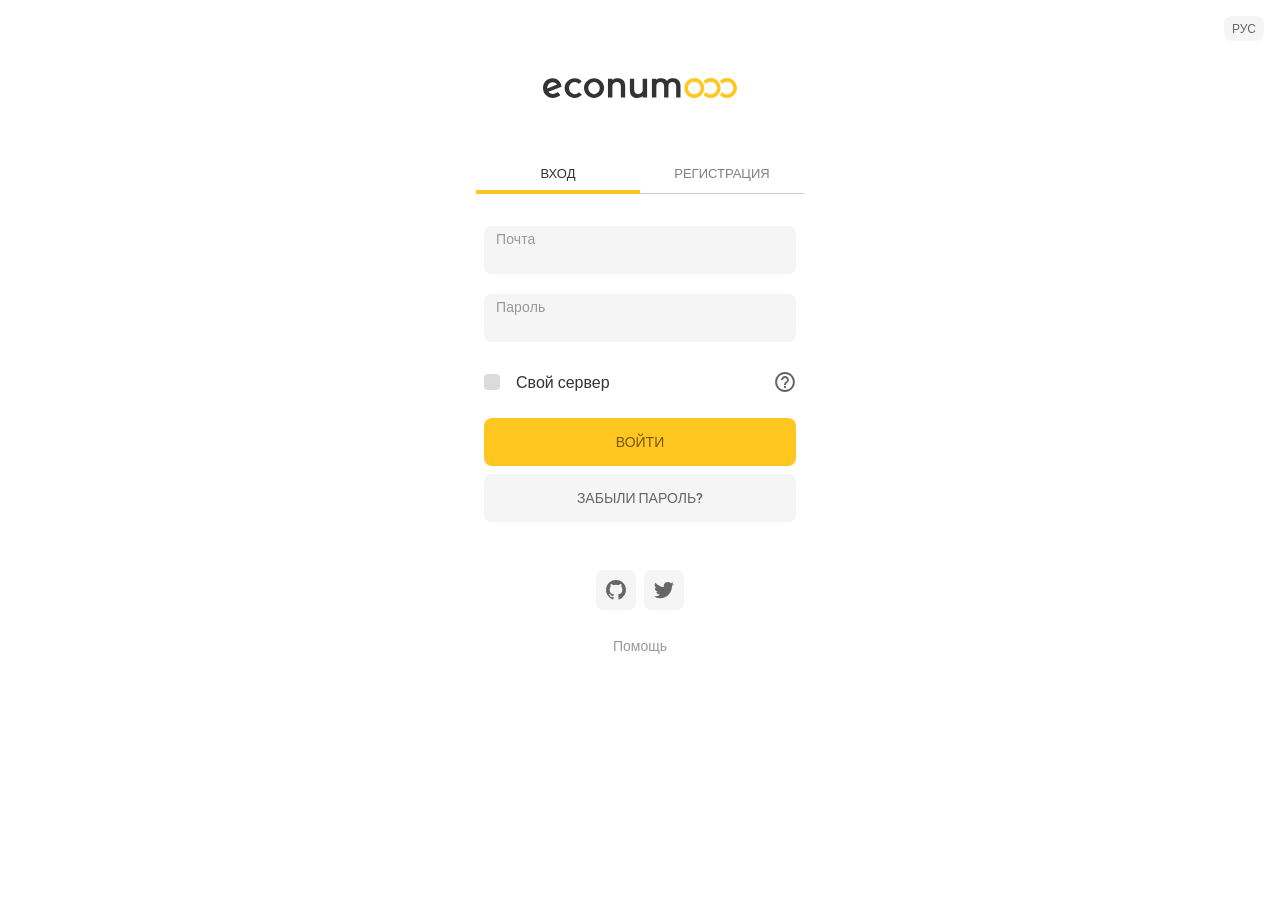
==== index.html @ 541e5e64 "[update] temporary hide english translation econumo/app@8522edf3e1ac0d7da681adb29f5f5a01cc0395d4" ====
<!DOCTYPE html><html><head><title>Econumo</title><meta charset=utf-8><meta name=description content="Open source budget application"><meta name=format-detection content="telephone=no"><meta name=msapplication-tap-highlight content=no><meta name=viewport content="user-scalable=no,initial-scale=1,maximum-scale=1,minimum-scale=1,width=device-width"><link rel=apple-touch-icon sizes=180x180 href=/icons/apple-touch-icon.png><link rel=icon type=image/png sizes=32x32 href=/icons/favicon-32x32.png><link rel=icon type=image/png sizes=16x16 href=/icons/favicon-16x16.png><link rel=manifest href=site.webmanifest><link rel=mask-icon href=/icons/safari-pinned-tab.svg color=#5bbad5><link rel="shortcut icon" href=favicon.ico><meta name=apple-mobile-web-app-title content=Econumo><meta name=application-name content=Econumo><meta name=msapplication-TileColor content=#2b5797><meta name=msapplication-config content=browserconfig.xml><meta name=theme-color content=#ffffff><script>(function(w,d,s,l,i){w[l]=w[l]||[];w[l].push({'gtm.start':
        new Date().getTime(),event:'gtm.js'});var f=d.getElementsByTagName(s)[0],
      j=d.createElement(s),dl=l!='dataLayer'?'&l='+l:'';j.async=true;j.src=
      'https://www.googletagmanager.com/gtm.js?id='+i+dl;f.parentNode.insertBefore(j,f);
    })(window,document,'script','dataLayer','GTM-KQLFWTP');</script><script defer src=js/vendor.c42b5c89.js></script><script defer src=js/app.86730afb.js></script><link href=css/vendor.c3542481.css rel=stylesheet><link href=css/app.9a03703a.css rel=stylesheet></head><body><noscript><iframe src="https://www.googletagmanager.com/ns.html?id=GTM-KQLFWTP" height=0 width=0 style=display:none;visibility:hidden></iframe></noscript><div id=q-app class=application></div></body></html>
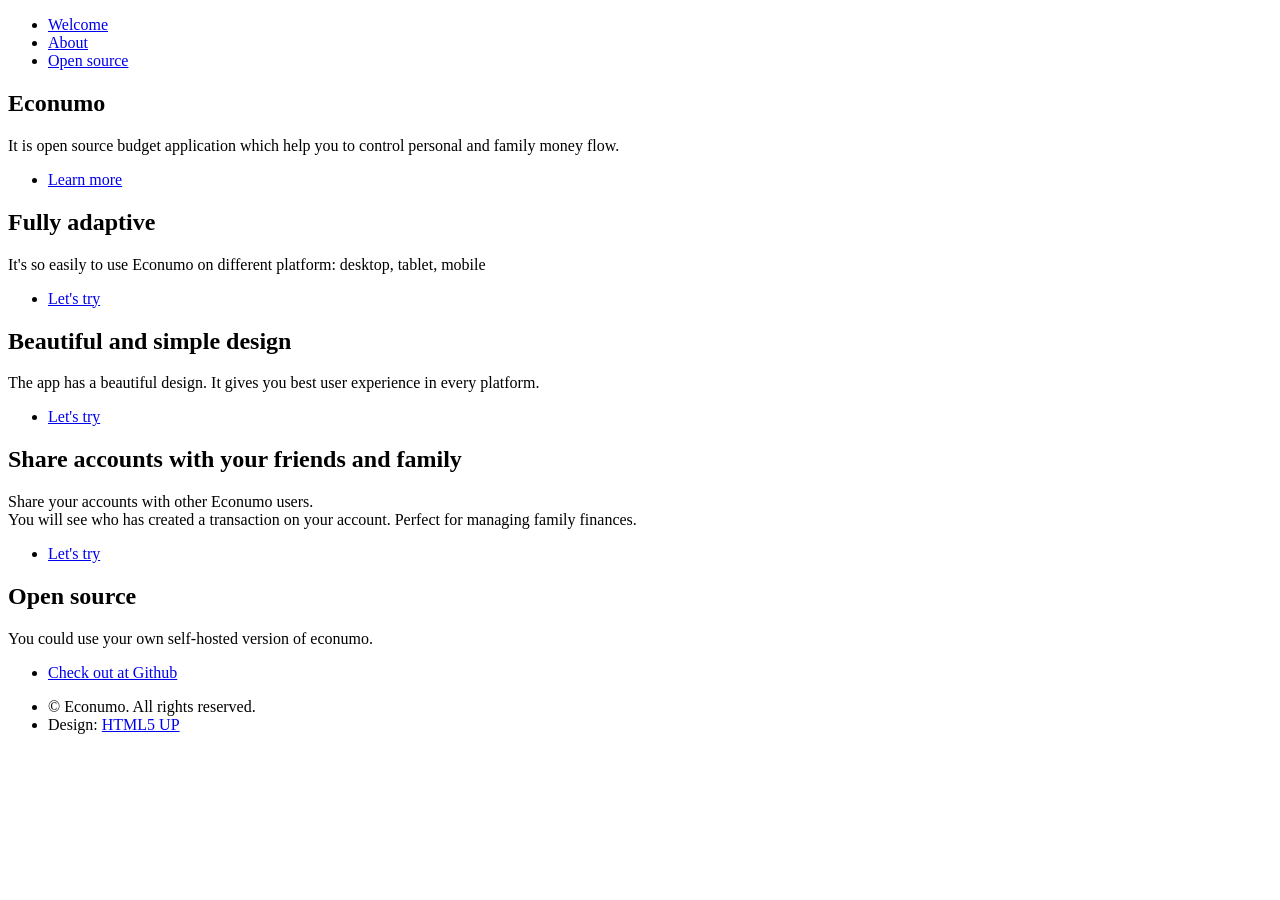
==== commit 9799c82f: "[update] init landing page" ====
--- a/index.html
+++ b/index.html
@@ -1,5 +1,243 @@
-<!DOCTYPE html><html><head><title>Econumo</title><meta charset=utf-8><meta name=description content="Open source budget application"><meta name=format-detection content="telephone=no"><meta name=msapplication-tap-highlight content=no><meta name=viewport content="user-scalable=no,initial-scale=1,maximum-scale=1,minimum-scale=1,width=device-width"><link rel=apple-touch-icon sizes=180x180 href=/icons/apple-touch-icon.png><link rel=icon type=image/png sizes=32x32 href=/icons/favicon-32x32.png><link rel=icon type=image/png sizes=16x16 href=/icons/favicon-16x16.png><link rel=manifest href=site.webmanifest><link rel=mask-icon href=/icons/safari-pinned-tab.svg color=#5bbad5><link rel="shortcut icon" href=favicon.ico><meta name=apple-mobile-web-app-title content=Econumo><meta name=application-name content=Econumo><meta name=msapplication-TileColor content=#2b5797><meta name=msapplication-config content=browserconfig.xml><meta name=theme-color content=#ffffff><script>(function(w,d,s,l,i){w[l]=w[l]||[];w[l].push({'gtm.start':
-        new Date().getTime(),event:'gtm.js'});var f=d.getElementsByTagName(s)[0],
-      j=d.createElement(s),dl=l!='dataLayer'?'&l='+l:'';j.async=true;j.src=
-      'https://www.googletagmanager.com/gtm.js?id='+i+dl;f.parentNode.insertBefore(j,f);
-    })(window,document,'script','dataLayer','GTM-KQLFWTP');</script><script defer src=js/vendor.c42b5c89.js></script><script defer src=js/app.86730afb.js></script><link href=css/vendor.c3542481.css rel=stylesheet><link href=css/app.9a03703a.css rel=stylesheet></head><body><noscript><iframe src="https://www.googletagmanager.com/ns.html?id=GTM-KQLFWTP" height=0 width=0 style=display:none;visibility:hidden></iframe></noscript><div id=q-app class=application></div></body></html>+<!DOCTYPE HTML>
+<!--
+	Hyperspace by HTML5 UP
+	html5up.net | @ajlkn
+	Free for personal and commercial use under the CCA 3.0 license (html5up.net/license)
+-->
+<html>
+<head>
+    <title>Econumo - open source budget application</title>
+	<meta name="description" content="<%= productDescription %>">
+    <meta charset="utf-8"/>
+    <meta name="viewport" content="width=device-width, initial-scale=1, user-scalable=no"/>
+    <link rel="stylesheet" href="assets/css/main.css"/>
+    <noscript>
+        <link rel="stylesheet" href="assets/css/noscript.css"/>
+    </noscript>
+	<link rel="apple-touch-icon" sizes="180x180" href="assets/icons/apple-touch-icon.png">
+	<link rel="icon" type="image/png" sizes="32x32" href="assets/icons/favicon-32x32.png">
+	<link rel="icon" type="image/png" sizes="16x16" href="assets/icons/favicon-16x16.png">
+	<link rel="mask-icon" href="assets/icons/safari-pinned-tab.svg" color="#5bbad5">
+	<link rel="shortcut icon" href="favicon.ico">
+	<meta name="apple-mobile-web-app-title" content="Econumo">
+	<meta name="application-name" content="Econumo">
+	<meta name="msapplication-TileColor" content="#2b5797">
+	<meta name="theme-color" content="#ffffff">
+    <!-- Google Tag Manager -->
+    <script>(function(w,d,s,l,i){w[l]=w[l]||[];w[l].push({'gtm.start':
+            new Date().getTime(),event:'gtm.js'});var f=d.getElementsByTagName(s)[0],
+        j=d.createElement(s),dl=l!='dataLayer'?'&l='+l:'';j.async=true;j.src=
+        'https://www.googletagmanager.com/gtm.js?id='+i+dl;f.parentNode.insertBefore(j,f);
+    })(window,document,'script','dataLayer','GTM-NKSZHLQ');</script>
+    <!-- End Google Tag Manager -->
+</head>
+<body class="is-preload">
+<!-- Google Tag Manager (noscript) -->
+<noscript><iframe src="https://www.googletagmanager.com/ns.html?id=GTM-NKSZHLQ"
+                  height="0" width="0" style="display:none;visibility:hidden"></iframe></noscript>
+<!-- End Google Tag Manager (noscript) -->
+
+<!-- Sidebar -->
+<section id="sidebar">
+    <div class="inner">
+        <nav>
+            <ul>
+                <li><a href="#intro">Welcome</a></li>
+                <li><a href="#about">About</a></li>
+                <li><a href="#open-source">Open source</a></li>
+            </ul>
+        </nav>
+    </div>
+</section>
+
+<!-- Wrapper -->
+<div id="wrapper">
+
+    <!-- Intro -->
+    <section id="intro" class="wrapper style1 fullscreen fade-up">
+        <div class="inner">
+            <h1>Econumo</h1>
+            <p>It is open source budget application which help you to control personal and family money flow.</p>
+            <ul class="actions">
+                <li><a href="#about" class="button scrolly">Learn more</a></li>
+            </ul>
+        </div>
+    </section>
+
+    <!-- One -->
+    <section id="about" class="wrapper style2 spotlights">
+        <section>
+            <a href="#" class="image"><img src="images/pic01.jpg" alt="" data-position="center center"/></a>
+            <div class="content">
+                <div class="inner">
+                    <h2>Fully adaptive</h2>
+                    <p>It's so easily to use Econumo on different platform: desktop, tablet, mobile</p>
+                    <ul class="actions">
+                        <li><a href="https://app.econumo.com" class="button">Let's try</a></li>
+                    </ul>
+                </div>
+            </div>
+        </section>
+        <section>
+            <a href="#" class="image"><img src="images/pic02.jpg" alt="" data-position="top center"/></a>
+            <div class="content">
+                <div class="inner">
+                    <h2>Beautiful and simple design</h2>
+                    <p>The app has a beautiful design. It gives you best user experience in every platform.</p>
+                    <ul class="actions">
+						<li><a href="https://app.econumo.com" class="button">Let's try</a></li>
+                    </ul>
+                </div>
+            </div>
+        </section>
+        <section>
+            <a href="#" class="image"><img src="images/pic03.jpg" alt="" data-position="25% 25%"/></a>
+            <div class="content">
+                <div class="inner">
+                    <h2>Share accounts with your friends and family</h2>
+                    <p>Share your accounts with other Econumo users.<br> You will see who has created a transaction on your account. Perfect for managing family finances.</p>
+                    <ul class="actions">
+						<li><a href="https://app.econumo.com" class="button">Let's try</a></li>
+                    </ul>
+                </div>
+            </div>
+        </section>
+    </section>
+
+    <!-- Two -->
+    <section id="open-source" class="wrapper style3 fade-up">
+        <div class="inner">
+            <h2>Open source</h2>
+            <p>You could use your own self-hosted version of econumo. </p>
+<!--            <div class="features">-->
+<!--                <section>-->
+<!--                    <span class="icon solid major fa-code"></span>-->
+<!--                    <h3>Lorem ipsum amet</h3>-->
+<!--                    <p>Phasellus convallis elit id ullam corper amet et pulvinar. Duis aliquam turpis mauris, sed-->
+<!--                        ultricies erat dapibus.</p>-->
+<!--                </section>-->
+<!--                <section>-->
+<!--                    <span class="icon solid major fa-lock"></span>-->
+<!--                    <h3>Aliquam sed nullam</h3>-->
+<!--                    <p>Phasellus convallis elit id ullam corper amet et pulvinar. Duis aliquam turpis mauris, sed-->
+<!--                        ultricies erat dapibus.</p>-->
+<!--                </section>-->
+<!--                <section>-->
+<!--                    <span class="icon solid major fa-cog"></span>-->
+<!--                    <h3>Sed erat ullam corper</h3>-->
+<!--                    <p>Phasellus convallis elit id ullam corper amet et pulvinar. Duis aliquam turpis mauris, sed-->
+<!--                        ultricies erat dapibus.</p>-->
+<!--                </section>-->
+<!--                <section>-->
+<!--                    <span class="icon solid major fa-desktop"></span>-->
+<!--                    <h3>Veroeros quis lorem</h3>-->
+<!--                    <p>Phasellus convallis elit id ullam corper amet et pulvinar. Duis aliquam turpis mauris, sed-->
+<!--                        ultricies erat dapibus.</p>-->
+<!--                </section>-->
+<!--                <section>-->
+<!--                    <span class="icon solid major fa-link"></span>-->
+<!--                    <h3>Urna quis bibendum</h3>-->
+<!--                    <p>Phasellus convallis elit id ullam corper amet et pulvinar. Duis aliquam turpis mauris, sed-->
+<!--                        ultricies erat dapibus.</p>-->
+<!--                </section>-->
+<!--                <section>-->
+<!--                    <span class="icon major fa-gem"></span>-->
+<!--                    <h3>Aliquam urna dapibus</h3>-->
+<!--                    <p>Phasellus convallis elit id ullam corper amet et pulvinar. Duis aliquam turpis mauris, sed-->
+<!--                        ultricies erat dapibus.</p>-->
+<!--                </section>-->
+<!--            </div>-->
+            <ul class="actions">
+                <li><a href="https://github.com/econumo" class="button" target="_blank" rel="nofollow">Check out at Github</a></li>
+            </ul>
+        </div>
+    </section>
+
+<!--    &lt;!&ndash; Three &ndash;&gt;-->
+<!--    <section id="three" class="wrapper style1 fade-up">-->
+<!--        <div class="inner">-->
+<!--            <h2>Get in touch</h2>-->
+<!--            <p>Phasellus convallis elit id ullamcorper pulvinar. Duis aliquam turpis mauris, eu ultricies erat malesuada-->
+<!--                quis. Aliquam dapibus, lacus eget hendrerit bibendum, urna est aliquam sem, sit amet imperdiet est velit-->
+<!--                quis lorem.</p>-->
+<!--            <div class="split style1">-->
+<!--                <section>-->
+<!--                    <form method="post" action="#">-->
+<!--                        <div class="fields">-->
+<!--                            <div class="field half">-->
+<!--                                <label for="name">Name</label>-->
+<!--                                <input type="text" name="name" id="name"/>-->
+<!--                            </div>-->
+<!--                            <div class="field half">-->
+<!--                                <label for="email">Email</label>-->
+<!--                                <input type="text" name="email" id="email"/>-->
+<!--                            </div>-->
+<!--                            <div class="field">-->
+<!--                                <label for="message">Message</label>-->
+<!--                                <textarea name="message" id="message" rows="5"></textarea>-->
+<!--                            </div>-->
+<!--                        </div>-->
+<!--                        <ul class="actions">-->
+<!--                            <li><a href="" class="button submit">Send Message</a></li>-->
+<!--                        </ul>-->
+<!--                    </form>-->
+<!--                </section>-->
+<!--                <section>-->
+<!--                    <ul class="contact">-->
+<!--                        <li>-->
+<!--                            <h3>Address</h3>-->
+<!--                            <span>12345 Somewhere Road #654<br/>-->
+<!--											Nashville, TN 00000-0000<br/>-->
+<!--											USA</span>-->
+<!--                        </li>-->
+<!--                        <li>-->
+<!--                            <h3>Email</h3>-->
+<!--                            <a href="#">user@untitled.tld</a>-->
+<!--                        </li>-->
+<!--                        <li>-->
+<!--                            <h3>Phone</h3>-->
+<!--                            <span>(000) 000-0000</span>-->
+<!--                        </li>-->
+<!--                        <li>-->
+<!--                            <h3>Social</h3>-->
+<!--                            <ul class="icons">-->
+<!--                                <li><a href="#" class="icon brands fa-twitter"><span class="label">Twitter</span></a>-->
+<!--                                </li>-->
+<!--                                <li><a href="#" class="icon brands fa-facebook-f"><span-->
+<!--                                        class="label">Facebook</span></a></li>-->
+<!--                                <li><a href="#" class="icon brands fa-github"><span class="label">GitHub</span></a></li>-->
+<!--                                <li><a href="#" class="icon brands fa-instagram"><span-->
+<!--                                        class="label">Instagram</span></a></li>-->
+<!--                                <li><a href="#" class="icon brands fa-linkedin-in"><span-->
+<!--                                        class="label">LinkedIn</span></a></li>-->
+<!--                            </ul>-->
+<!--                        </li>-->
+<!--                    </ul>-->
+<!--                </section>-->
+<!--            </div>-->
+<!--        </div>-->
+<!--    </section>-->
+
+</div>
+
+<!-- Footer -->
+<footer id="footer" class="wrapper style1-alt">
+    <div class="inner">
+        <ul class="menu">
+            <li>&copy; Econumo. All rights reserved.</li>
+            <li>Design: <a href="http://html5up.net">HTML5 UP</a></li>
+        </ul>
+    </div>
+</footer>
+
+<!-- Scripts -->
+<script src="assets/js/jquery.min.js"></script>
+<script src="assets/js/jquery.scrollex.min.js"></script>
+<script src="assets/js/jquery.scrolly.min.js"></script>
+<script src="assets/js/browser.min.js"></script>
+<script src="assets/js/breakpoints.min.js"></script>
+<script src="assets/js/util.js"></script>
+<script src="assets/js/main.js"></script>
+
+</body>
+</html>
--- a/assets/css/noscript.css
+++ b/assets/css/noscript.css
@@ -0,0 +1,43 @@
+/*
+	Hyperspace by HTML5 UP
+	html5up.net | @ajlkn
+	Free for personal and commercial use under the CCA 3.0 license (html5up.net/license)
+*/
+
+/* Spotlights */
+
+	.spotlights > section > .image:before {
+		opacity: 0 !important;
+	}
+
+	.spotlights > section > .content > .inner {
+		-moz-transform: none !important;
+		-webkit-transform: none !important;
+		-ms-transform: none !important;
+		transform: none !important;
+		opacity: 1 !important;
+	}
+
+/* Wrapper */
+
+	.wrapper > .inner {
+		opacity: 1 !important;
+		-moz-transform: none !important;
+		-webkit-transform: none !important;
+		-ms-transform: none !important;
+		transform: none !important;
+	}
+
+/* Sidebar */
+
+	#sidebar > .inner {
+		opacity: 1 !important;
+	}
+
+	#sidebar nav > ul > li {
+		-moz-transform: none !important;
+		-webkit-transform: none !important;
+		-ms-transform: none !important;
+		transform: none !important;
+		opacity: 1 !important;
+	}
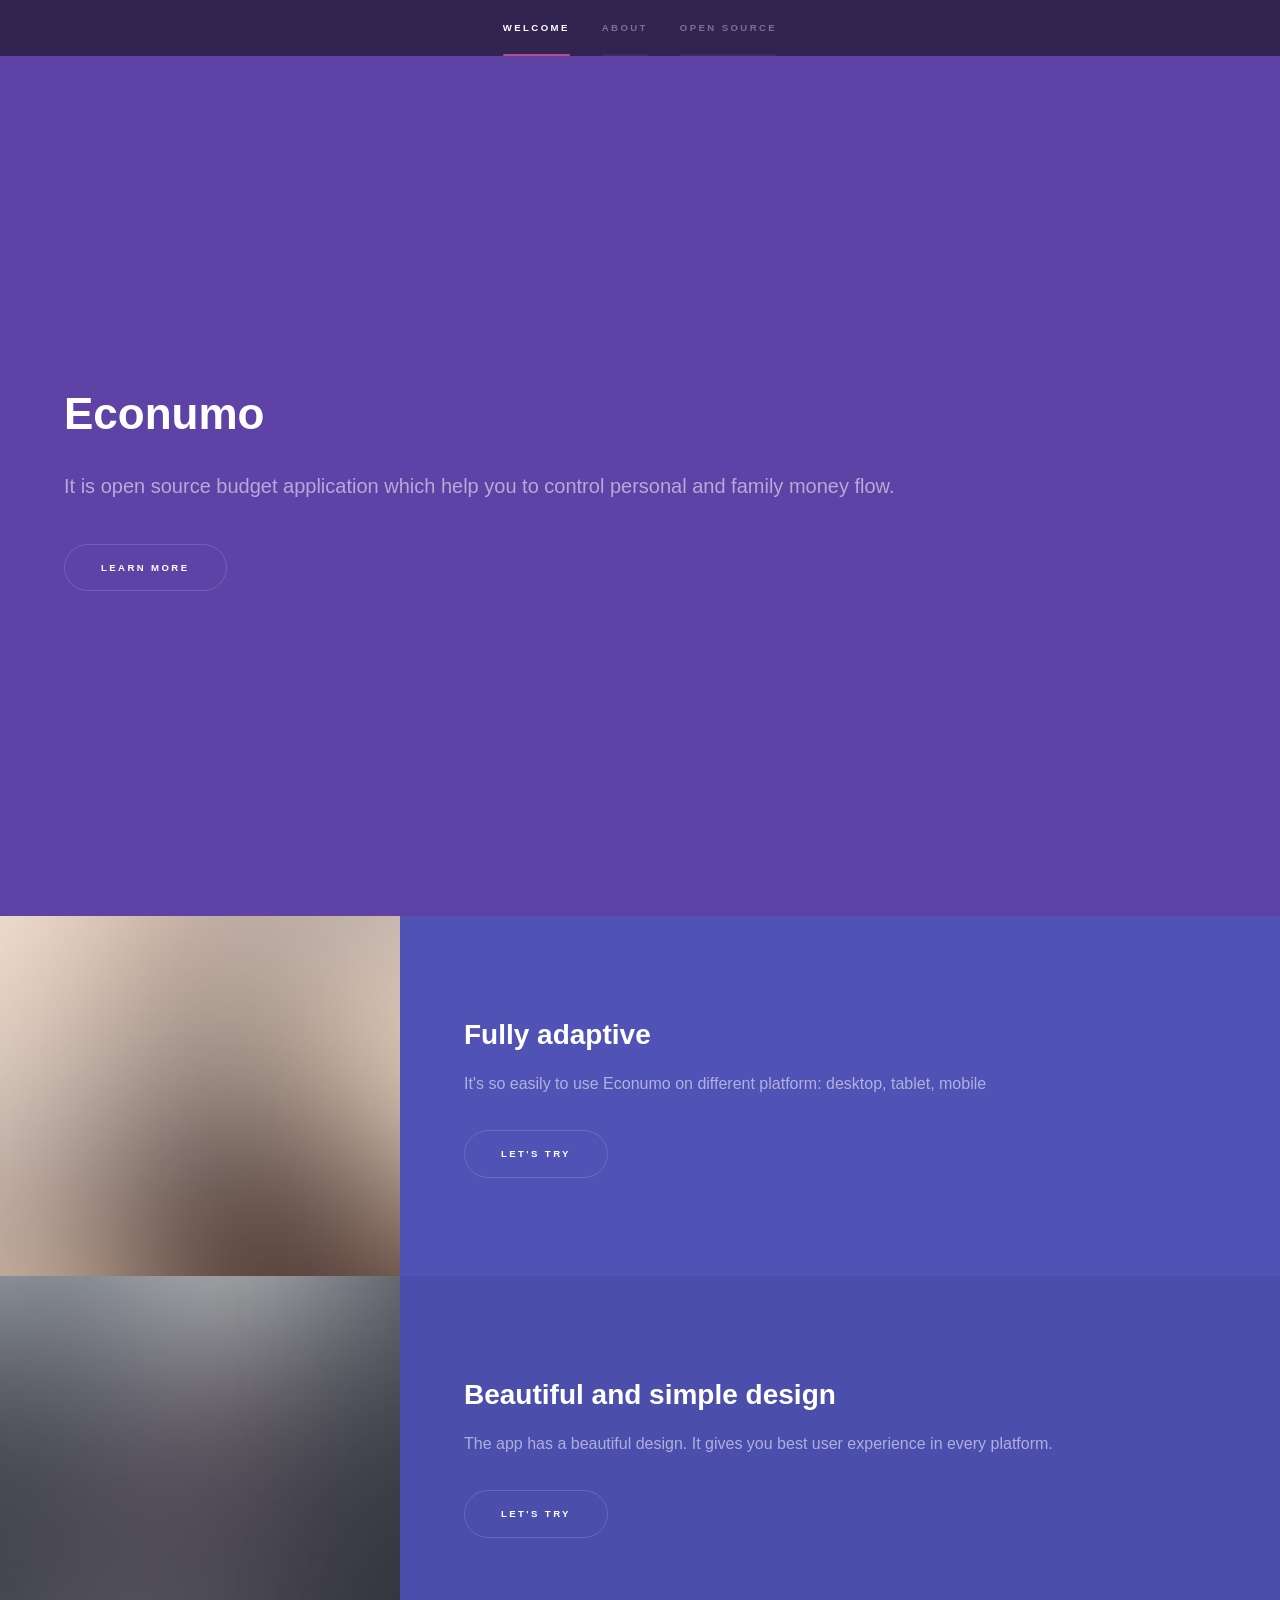
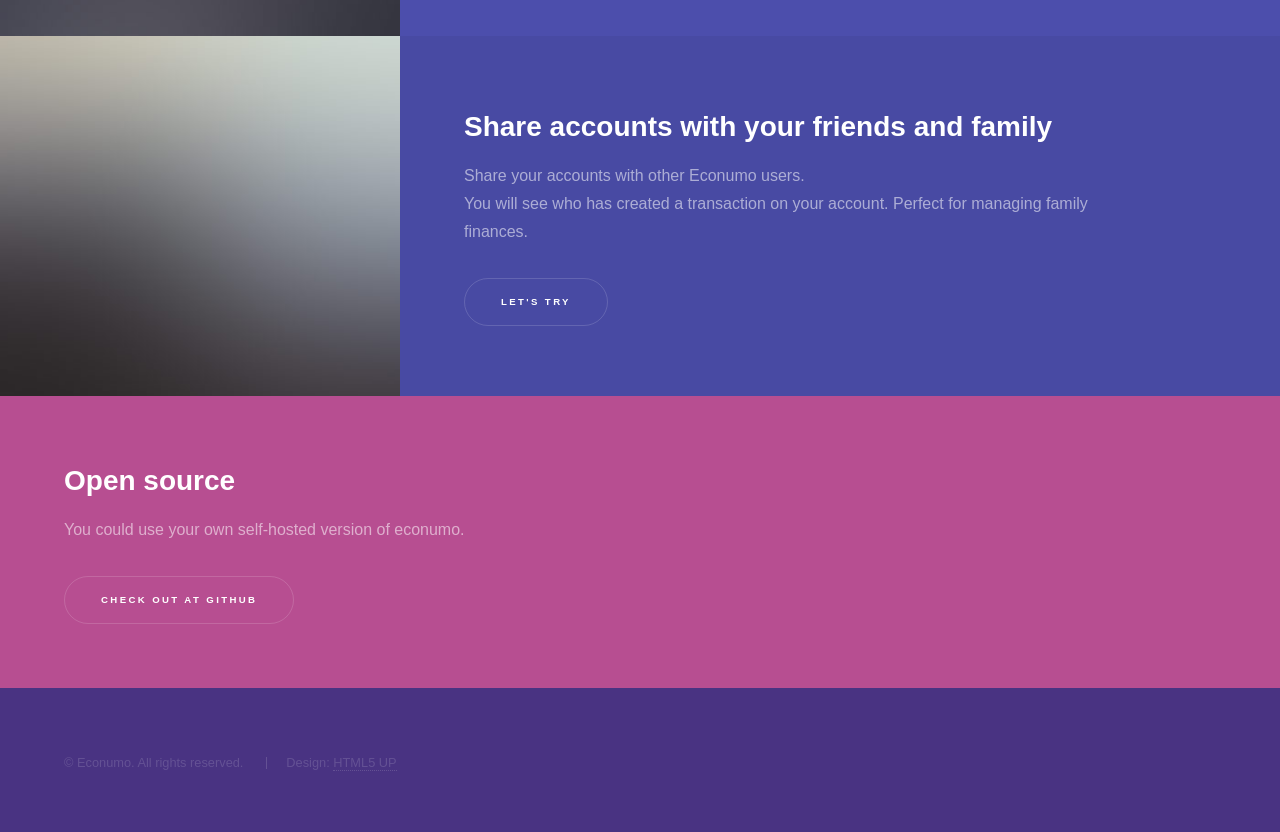
==== commit 0f71fe52: "[update] added ru localisation" ====
--- a/index.html
+++ b/index.html
@@ -7,7 +7,7 @@
 <html>
 <head>
     <title>Econumo - open source budget application</title>
-	<meta name="description" content="<%= productDescription %>">
+	<meta name="description" content="Open source budget application">
     <meta charset="utf-8"/>
     <meta name="viewport" content="width=device-width, initial-scale=1, user-scalable=no"/>
     <link rel="stylesheet" href="assets/css/main.css"/>
@@ -23,6 +23,9 @@
 	<meta name="application-name" content="Econumo">
 	<meta name="msapplication-TileColor" content="#2b5797">
 	<meta name="theme-color" content="#ffffff">
+    <link rel="alternate" href="https://econumo.com/" hreflang="x-default" />
+    <link rel="alternate" href="https://econumo.com/" hreflang="en" />
+    <link rel="alternate" href="https://econumo.com/ru/" hreflang="ru" />
     <!-- Google Tag Manager -->
     <script>(function(w,d,s,l,i){w[l]=w[l]||[];w[l].push({'gtm.start':
             new Date().getTime(),event:'gtm.js'});var f=d.getElementsByTagName(s)[0],
@@ -73,7 +76,7 @@
                     <h2>Fully adaptive</h2>
                     <p>It's so easily to use Econumo on different platform: desktop, tablet, mobile</p>
                     <ul class="actions">
-                        <li><a href="https://app.econumo.com" class="button">Let's try</a></li>
+                        <li><a href="https://app.econumo.com" class="button" target="_blank">Let's try</a></li>
                     </ul>
                 </div>
             </div>
@@ -85,7 +88,7 @@
                     <h2>Beautiful and simple design</h2>
                     <p>The app has a beautiful design. It gives you best user experience in every platform.</p>
                     <ul class="actions">
-						<li><a href="https://app.econumo.com" class="button">Let's try</a></li>
+                        <li><a href="https://app.econumo.com" class="button" target="_blank">Let's try</a></li>
                     </ul>
                 </div>
             </div>
@@ -97,7 +100,7 @@
                     <h2>Share accounts with your friends and family</h2>
                     <p>Share your accounts with other Econumo users.<br> You will see who has created a transaction on your account. Perfect for managing family finances.</p>
                     <ul class="actions">
-						<li><a href="https://app.econumo.com" class="button">Let's try</a></li>
+						<li><a href="https://app.econumo.com" class="button" target="_blank">Let's try</a></li>
                     </ul>
                 </div>
             </div>
--- a/assets/css/main.css
+++ b/assets/css/main.css
@@ -0,0 +1,3907 @@
+/*
+	Hyperspace by HTML5 UP
+	html5up.net | @ajlkn
+	Free for personal and commercial use under the CCA 3.0 license (html5up.net/license)
+*/
+
+html, body, div, span, applet, object,
+iframe, h1, h2, h3, h4, h5, h6, p, blockquote,
+pre, a, abbr, acronym, address, big, cite,
+code, del, dfn, em, img, ins, kbd, q, s, samp,
+small, strike, strong, sub, sup, tt, var, b,
+u, i, center, dl, dt, dd, ol, ul, li, fieldset,
+form, label, legend, table, caption, tbody,
+tfoot, thead, tr, th, td, article, aside,
+canvas, details, embed, figure, figcaption,
+footer, header, hgroup, menu, nav, output, ruby,
+section, summary, time, mark, audio, video {
+	margin: 0;
+	padding: 0;
+	border: 0;
+	font-size: 100%;
+	font: inherit;
+	vertical-align: baseline;}
+
+article, aside, details, figcaption, figure,
+footer, header, hgroup, menu, nav, section {
+	display: block;}
+
+body {
+	line-height: 1;
+}
+
+ol, ul {
+	list-style: none;
+}
+
+blockquote, q {
+	quotes: none;
+}
+
+	blockquote:before, blockquote:after, q:before, q:after {
+		content: '';
+		content: none;
+	}
+
+table {
+	border-collapse: collapse;
+	border-spacing: 0;
+}
+
+body {
+	-webkit-text-size-adjust: none;
+}
+
+mark {
+	background-color: transparent;
+	color: inherit;
+}
+
+input::-moz-focus-inner {
+	border: 0;
+	padding: 0;
+}
+
+input, select, textarea {
+	-moz-appearance: none;
+	-webkit-appearance: none;
+	-ms-appearance: none;
+	appearance: none;
+}
+
+/* Basic */
+
+	@-ms-viewport {
+		width: device-width;
+	}
+
+	body {
+		-ms-overflow-style: scrollbar;
+	}
+
+	@media screen and (max-width: 480px) {
+
+		html, body {
+			min-width: 320px;
+		}
+
+	}
+
+	html {
+		box-sizing: border-box;
+	}
+
+	*, *:before, *:after {
+		box-sizing: inherit;
+	}
+
+	body {
+		background: #312450;
+	}
+
+		body.is-preload *, body.is-preload *:before, body.is-preload *:after {
+			-moz-animation: none !important;
+			-webkit-animation: none !important;
+			-ms-animation: none !important;
+			animation: none !important;
+			-moz-transition: none !important;
+			-webkit-transition: none !important;
+			-ms-transition: none !important;
+			transition: none !important;
+		}
+
+/* Type */
+
+	body, input, select, textarea {
+		color: rgba(255, 255, 255, 0.55);
+		font-family: Arial, Helvetica, sans-serif;
+		font-size: 16.5pt;
+		font-weight: normal;
+		line-height: 1.75;
+	}
+
+		@media screen and (max-width: 1680px) {
+
+			body, input, select, textarea {
+				font-size: 13pt;
+			}
+
+		}
+
+		@media screen and (max-width: 1280px) {
+
+			body, input, select, textarea {
+				font-size: 12pt;
+			}
+
+		}
+
+		@media screen and (max-width: 360px) {
+
+			body, input, select, textarea {
+				font-size: 11pt;
+			}
+
+		}
+
+	a {
+		-moz-transition: color 0.2s ease, border-bottom-color 0.2s ease;
+		-webkit-transition: color 0.2s ease, border-bottom-color 0.2s ease;
+		-ms-transition: color 0.2s ease, border-bottom-color 0.2s ease;
+		transition: color 0.2s ease, border-bottom-color 0.2s ease;
+		border-bottom: dotted 1px rgba(255, 255, 255, 0.35);
+		color: inherit;
+		text-decoration: none;
+	}
+
+		a:hover {
+			border-bottom-color: transparent;
+			color: #ffffff;
+		}
+
+	strong, b {
+		color: #ffffff;
+		font-weight: bold;
+	}
+
+	em, i {
+		font-style: italic;
+	}
+
+	p {
+		margin: 0 0 2em 0;
+	}
+
+	h1, h2, h3, h4, h5, h6 {
+		color: #ffffff;
+		font-weight: bold;
+		line-height: 1.5;
+		margin: 0 0 0.5em 0;
+	}
+
+		h1 a, h2 a, h3 a, h4 a, h5 a, h6 a {
+			color: inherit;
+			text-decoration: none;
+		}
+
+	h1 {
+		font-size: 2.75em;
+	}
+
+		h1.major {
+			margin: 0 0 1.3em 0;
+			position: relative;
+			padding-bottom: 0.35em;
+		}
+
+			h1.major:after {
+				background-image: -moz-linear-gradient(to right, #5e42a6, #b74e91);
+				background-image: -webkit-linear-gradient(to right, #5e42a6, #b74e91);
+				background-image: -ms-linear-gradient(to right, #5e42a6, #b74e91);
+				background-image: linear-gradient(to right, #5e42a6, #b74e91);
+				-moz-transition: max-width 0.2s ease;
+				-webkit-transition: max-width 0.2s ease;
+				-ms-transition: max-width 0.2s ease;
+				transition: max-width 0.2s ease;
+				border-radius: 0.2em;
+				bottom: 0;
+				content: '';
+				height: 0.05em;
+				position: absolute;
+				right: 0;
+				width: 100%;
+			}
+
+	h2 {
+		font-size: 1.75em;
+	}
+
+	h3 {
+		font-size: 1.1em;
+	}
+
+	h4 {
+		font-size: 1em;
+	}
+
+	h5 {
+		font-size: 0.8em;
+	}
+
+	h6 {
+		font-size: 0.6em;
+	}
+
+	@media screen and (max-width: 736px) {
+
+		h1 {
+			font-size: 2em;
+		}
+
+		h2 {
+			font-size: 1.25em;
+		}
+
+		h3 {
+			font-size: 1em;
+		}
+
+		h4 {
+			font-size: 0.8em;
+		}
+
+		h5 {
+			font-size: 0.6em;
+		}
+
+		h6 {
+			font-size: 0.6em;
+		}
+
+	}
+
+	sub {
+		font-size: 0.8em;
+		position: relative;
+		top: 0.5em;
+	}
+
+	sup {
+		font-size: 0.8em;
+		position: relative;
+		top: -0.5em;
+	}
+
+	blockquote {
+		border-left: solid 4px rgba(255, 255, 255, 0.15);
+		font-style: italic;
+		margin: 0 0 2em 0;
+		padding: 0.5em 0 0.5em 2em;
+	}
+
+	code {
+		background: rgba(255, 255, 255, 0.05);
+		border-radius: 0.25em;
+		border: solid 1px rgba(255, 255, 255, 0.15);
+		font-family: "Courier New", monospace;
+		font-size: 0.9em;
+		margin: 0 0.25em;
+		padding: 0.25em 0.65em;
+	}
+
+	pre {
+		-webkit-overflow-scrolling: touch;
+		font-family: "Courier New", monospace;
+		font-size: 0.9em;
+		margin: 0 0 2em 0;
+	}
+
+		pre code {
+			display: block;
+			line-height: 1.75em;
+			padding: 1em 1.5em;
+			overflow-x: auto;
+		}
+
+	hr {
+		border: 0;
+		border-bottom: solid 1px rgba(255, 255, 255, 0.15);
+		margin: 2em 0;
+	}
+
+		hr.major {
+			margin: 3em 0;
+		}
+
+	.align-left {
+		text-align: left;
+	}
+
+	.align-center {
+		text-align: center;
+	}
+
+	.align-right {
+		text-align: right;
+	}
+
+/* Row */
+
+	.row {
+		display: flex;
+		flex-wrap: wrap;
+		box-sizing: border-box;
+		align-items: stretch;
+	}
+
+		.row > * {
+			box-sizing: border-box;
+		}
+
+		.row.gtr-uniform > * > :last-child {
+			margin-bottom: 0;
+		}
+
+		.row.aln-left {
+			justify-content: flex-start;
+		}
+
+		.row.aln-center {
+			justify-content: center;
+		}
+
+		.row.aln-right {
+			justify-content: flex-end;
+		}
+
+		.row.aln-top {
+			align-items: flex-start;
+		}
+
+		.row.aln-middle {
+			align-items: center;
+		}
+
+		.row.aln-bottom {
+			align-items: flex-end;
+		}
+
+		.row > .imp {
+			order: -1;
+		}
+
+		.row > .col-1 {
+			width: 8.33333%;
+		}
+
+		.row > .off-1 {
+			margin-left: 8.33333%;
+		}
+
+		.row > .col-2 {
+			width: 16.66667%;
+		}
+
+		.row > .off-2 {
+			margin-left: 16.66667%;
+		}
+
+		.row > .col-3 {
+			width: 25%;
+		}
+
+		.row > .off-3 {
+			margin-left: 25%;
+		}
+
+		.row > .col-4 {
+			width: 33.33333%;
+		}
+
+		.row > .off-4 {
+			margin-left: 33.33333%;
+		}
+
+		.row > .col-5 {
+			width: 41.66667%;
+		}
+
+		.row > .off-5 {
+			margin-left: 41.66667%;
+		}
+
+		.row > .col-6 {
+			width: 50%;
+		}
+
+		.row > .off-6 {
+			margin-left: 50%;
+		}
+
+		.row > .col-7 {
+			width: 58.33333%;
+		}
+
+		.row > .off-7 {
+			margin-left: 58.33333%;
+		}
+
+		.row > .col-8 {
+			width: 66.66667%;
+		}
+
+		.row > .off-8 {
+			margin-left: 66.66667%;
+		}
+
+		.row > .col-9 {
+			width: 75%;
+		}
+
+		.row > .off-9 {
+			margin-left: 75%;
+		}
+
+		.row > .col-10 {
+			width: 83.33333%;
+		}
+
+		.row > .off-10 {
+			margin-left: 83.33333%;
+		}
+
+		.row > .col-11 {
+			width: 91.66667%;
+		}
+
+		.row > .off-11 {
+			margin-left: 91.66667%;
+		}
+
+		.row > .col-12 {
+			width: 100%;
+		}
+
+		.row > .off-12 {
+			margin-left: 100%;
+		}
+
+		.row.gtr-0 {
+			margin-top: 0;
+			margin-left: 0em;
+		}
+
+			.row.gtr-0 > * {
+				padding: 0 0 0 0em;
+			}
+
+			.row.gtr-0.gtr-uniform {
+				margin-top: 0em;
+			}
+
+				.row.gtr-0.gtr-uniform > * {
+					padding-top: 0em;
+				}
+
+		.row.gtr-25 {
+			margin-top: 0;
+			margin-left: -0.375em;
+		}
+
+			.row.gtr-25 > * {
+				padding: 0 0 0 0.375em;
+			}
+
+			.row.gtr-25.gtr-uniform {
+				margin-top: -0.375em;
+			}
+
+				.row.gtr-25.gtr-uniform > * {
+					padding-top: 0.375em;
+				}
+
+		.row.gtr-50 {
+			margin-top: 0;
+			margin-left: -0.75em;
+		}
+
+			.row.gtr-50 > * {
+				padding: 0 0 0 0.75em;
+			}
+
+			.row.gtr-50.gtr-uniform {
+				margin-top: -0.75em;
+			}
+
+				.row.gtr-50.gtr-uniform > * {
+					padding-top: 0.75em;
+				}
+
+		.row {
+			margin-top: 0;
+			margin-left: -1.5em;
+		}
+
+			.row > * {
+				padding: 0 0 0 1.5em;
+			}
+
+			.row.gtr-uniform {
+				margin-top: -1.5em;
+			}
+
+				.row.gtr-uniform > * {
+					padding-top: 1.5em;
+				}
+
+		.row.gtr-150 {
+			margin-top: 0;
+			margin-left: -2.25em;
+		}
+
+			.row.gtr-150 > * {
+				padding: 0 0 0 2.25em;
+			}
+
+			.row.gtr-150.gtr-uniform {
+				margin-top: -2.25em;
+			}
+
+				.row.gtr-150.gtr-uniform > * {
+					padding-top: 2.25em;
+				}
+
+		.row.gtr-200 {
+			margin-top: 0;
+			margin-left: -3em;
+		}
+
+			.row.gtr-200 > * {
+				padding: 0 0 0 3em;
+			}
+
+			.row.gtr-200.gtr-uniform {
+				margin-top: -3em;
+			}
+
+				.row.gtr-200.gtr-uniform > * {
+					padding-top: 3em;
+				}
+
+		@media screen and (max-width: 1680px) {
+
+			.row {
+				display: flex;
+				flex-wrap: wrap;
+				box-sizing: border-box;
+				align-items: stretch;
+			}
+
+				.row > * {
+					box-sizing: border-box;
+				}
+
+				.row.gtr-uniform > * > :last-child {
+					margin-bottom: 0;
+				}
+
+				.row.aln-left {
+					justify-content: flex-start;
+				}
+
+				.row.aln-center {
+					justify-content: center;
+				}
+
+				.row.aln-right {
+					justify-content: flex-end;
+				}
+
+				.row.aln-top {
+					align-items: flex-start;
+				}
+
+				.row.aln-middle {
+					align-items: center;
+				}
+
+				.row.aln-bottom {
+					align-items: flex-end;
+				}
+
+				.row > .imp-xlarge {
+					order: -1;
+				}
+
+				.row > .col-1-xlarge {
+					width: 8.33333%;
+				}
+
+				.row > .off-1-xlarge {
+					margin-left: 8.33333%;
+				}
+
+				.row > .col-2-xlarge {
+					width: 16.66667%;
+				}
+
+				.row > .off-2-xlarge {
+					margin-left: 16.66667%;
+				}
+
+				.row > .col-3-xlarge {
+					width: 25%;
+				}
+
+				.row > .off-3-xlarge {
+					margin-left: 25%;
+				}
+
+				.row > .col-4-xlarge {
+					width: 33.33333%;
+				}
+
+				.row > .off-4-xlarge {
+					margin-left: 33.33333%;
+				}
+
+				.row > .col-5-xlarge {
+					width: 41.66667%;
+				}
+
+				.row > .off-5-xlarge {
+					margin-left: 41.66667%;
+				}
+
+				.row > .col-6-xlarge {
+					width: 50%;
+				}
+
+				.row > .off-6-xlarge {
+					margin-left: 50%;
+				}
+
+				.row > .col-7-xlarge {
+					width: 58.33333%;
+				}
+
+				.row > .off-7-xlarge {
+					margin-left: 58.33333%;
+				}
+
+				.row > .col-8-xlarge {
+					width: 66.66667%;
+				}
+
+				.row > .off-8-xlarge {
+					margin-left: 66.66667%;
+				}
+
+				.row > .col-9-xlarge {
+					width: 75%;
+				}
+
+				.row > .off-9-xlarge {
+					margin-left: 75%;
+				}
+
+				.row > .col-10-xlarge {
+					width: 83.33333%;
+				}
+
+				.row > .off-10-xlarge {
+					margin-left: 83.33333%;
+				}
+
+				.row > .col-11-xlarge {
+					width: 91.66667%;
+				}
+
+				.row > .off-11-xlarge {
+					margin-left: 91.66667%;
+				}
+
+				.row > .col-12-xlarge {
+					width: 100%;
+				}
+
+				.row > .off-12-xlarge {
+					margin-left: 100%;
+				}
+
+				.row.gtr-0 {
+					margin-top: 0;
+					margin-left: 0em;
+				}
+
+					.row.gtr-0 > * {
+						padding: 0 0 0 0em;
+					}
+
+					.row.gtr-0.gtr-uniform {
+						margin-top: 0em;
+					}
+
+						.row.gtr-0.gtr-uniform > * {
+							padding-top: 0em;
+						}
+
+				.row.gtr-25 {
+					margin-top: 0;
+					margin-left: -0.375em;
+				}
+
+					.row.gtr-25 > * {
+						padding: 0 0 0 0.375em;
+					}
+
+					.row.gtr-25.gtr-uniform {
+						margin-top: -0.375em;
+					}
+
+						.row.gtr-25.gtr-uniform > * {
+							padding-top: 0.375em;
+						}
+
+				.row.gtr-50 {
+					margin-top: 0;
+					margin-left: -0.75em;
+				}
+
+					.row.gtr-50 > * {
+						padding: 0 0 0 0.75em;
+					}
+
+					.row.gtr-50.gtr-uniform {
+						margin-top: -0.75em;
+					}
+
+						.row.gtr-50.gtr-uniform > * {
+							padding-top: 0.75em;
+						}
+
+				.row {
+					margin-top: 0;
+					margin-left: -1.5em;
+				}
+
+					.row > * {
+						padding: 0 0 0 1.5em;
+					}
+
+					.row.gtr-uniform {
+						margin-top: -1.5em;
+					}
+
+						.row.gtr-uniform > * {
+							padding-top: 1.5em;
+						}
+
+				.row.gtr-150 {
+					margin-top: 0;
+					margin-left: -2.25em;
+				}
+
+					.row.gtr-150 > * {
+						padding: 0 0 0 2.25em;
+					}
+
+					.row.gtr-150.gtr-uniform {
+						margin-top: -2.25em;
+					}
+
+						.row.gtr-150.gtr-uniform > * {
+							padding-top: 2.25em;
+						}
+
+				.row.gtr-200 {
+					margin-top: 0;
+					margin-left: -3em;
+				}
+
+					.row.gtr-200 > * {
+						padding: 0 0 0 3em;
+					}
+
+					.row.gtr-200.gtr-uniform {
+						margin-top: -3em;
+					}
+
+						.row.gtr-200.gtr-uniform > * {
+							padding-top: 3em;
+						}
+
+		}
+
+		@media screen and (max-width: 1280px) {
+
+			.row {
+				display: flex;
+				flex-wrap: wrap;
+				box-sizing: border-box;
+				align-items: stretch;
+			}
+
+				.row > * {
+					box-sizing: border-box;
+				}
+
+				.row.gtr-uniform > * > :last-child {
+					margin-bottom: 0;
+				}
+
+				.row.aln-left {
+					justify-content: flex-start;
+				}
+
+				.row.aln-center {
+					justify-content: center;
+				}
+
+				.row.aln-right {
+					justify-content: flex-end;
+				}
+
+				.row.aln-top {
+					align-items: flex-start;
+				}
+
+				.row.aln-middle {
+					align-items: center;
+				}
+
+				.row.aln-bottom {
+					align-items: flex-end;
+				}
+
+				.row > .imp-large {
+					order: -1;
+				}
+
+				.row > .col-1-large {
+					width: 8.33333%;
+				}
+
+				.row > .off-1-large {
+					margin-left: 8.33333%;
+				}
+
+				.row > .col-2-large {
+					width: 16.66667%;
+				}
+
+				.row > .off-2-large {
+					margin-left: 16.66667%;
+				}
+
+				.row > .col-3-large {
+					width: 25%;
+				}
+
+				.row > .off-3-large {
+					margin-left: 25%;
+				}
+
+				.row > .col-4-large {
+					width: 33.33333%;
+				}
+
+				.row > .off-4-large {
+					margin-left: 33.33333%;
+				}
+
+				.row > .col-5-large {
+					width: 41.66667%;
+				}
+
+				.row > .off-5-large {
+					margin-left: 41.66667%;
+				}
+
+				.row > .col-6-large {
+					width: 50%;
+				}
+
+				.row > .off-6-large {
+					margin-left: 50%;
+				}
+
+				.row > .col-7-large {
+					width: 58.33333%;
+				}
+
+				.row > .off-7-large {
+					margin-left: 58.33333%;
+				}
+
+				.row > .col-8-large {
+					width: 66.66667%;
+				}
+
+				.row > .off-8-large {
+					margin-left: 66.66667%;
+				}
+
+				.row > .col-9-large {
+					width: 75%;
+				}
+
+				.row > .off-9-large {
+					margin-left: 75%;
+				}
+
+				.row > .col-10-large {
+					width: 83.33333%;
+				}
+
+				.row > .off-10-large {
+					margin-left: 83.33333%;
+				}
+
+				.row > .col-11-large {
+					width: 91.66667%;
+				}
+
+				.row > .off-11-large {
+					margin-left: 91.66667%;
+				}
+
+				.row > .col-12-large {
+					width: 100%;
+				}
+
+				.row > .off-12-large {
+					margin-left: 100%;
+				}
+
+				.row.gtr-0 {
+					margin-top: 0;
+					margin-left: 0em;
+				}
+
+					.row.gtr-0 > * {
+						padding: 0 0 0 0em;
+					}
+
+					.row.gtr-0.gtr-uniform {
+						margin-top: 0em;
+					}
+
+						.row.gtr-0.gtr-uniform > * {
+							padding-top: 0em;
+						}
+
+				.row.gtr-25 {
+					margin-top: 0;
+					margin-left: -0.375em;
+				}
+
+					.row.gtr-25 > * {
+						padding: 0 0 0 0.375em;
+					}
+
+					.row.gtr-25.gtr-uniform {
+						margin-top: -0.375em;
+					}
+
+						.row.gtr-25.gtr-uniform > * {
+							padding-top: 0.375em;
+						}
+
+				.row.gtr-50 {
+					margin-top: 0;
+					margin-left: -0.75em;
+				}
+
+					.row.gtr-50 > * {
+						padding: 0 0 0 0.75em;
+					}
+
+					.row.gtr-50.gtr-uniform {
+						margin-top: -0.75em;
+					}
+
+						.row.gtr-50.gtr-uniform > * {
+							padding-top: 0.75em;
+						}
+
+				.row {
+					margin-top: 0;
+					margin-left: -1.5em;
+				}
+
+					.row > * {
+						padding: 0 0 0 1.5em;
+					}
+
+					.row.gtr-uniform {
+						margin-top: -1.5em;
+					}
+
+						.row.gtr-uniform > * {
+							padding-top: 1.5em;
+						}
+
+				.row.gtr-150 {
+					margin-top: 0;
+					margin-left: -2.25em;
+				}
+
+					.row.gtr-150 > * {
+						padding: 0 0 0 2.25em;
+					}
+
+					.row.gtr-150.gtr-uniform {
+						margin-top: -2.25em;
+					}
+
+						.row.gtr-150.gtr-uniform > * {
+							padding-top: 2.25em;
+						}
+
+				.row.gtr-200 {
+					margin-top: 0;
+					margin-left: -3em;
+				}
+
+					.row.gtr-200 > * {
+						padding: 0 0 0 3em;
+					}
+
+					.row.gtr-200.gtr-uniform {
+						margin-top: -3em;
+					}
+
+						.row.gtr-200.gtr-uniform > * {
+							padding-top: 3em;
+						}
+
+		}
+
+		@media screen and (max-width: 980px) {
+
+			.row {
+				display: flex;
+				flex-wrap: wrap;
+				box-sizing: border-box;
+				align-items: stretch;
+			}
+
+				.row > * {
+					box-sizing: border-box;
+				}
+
+				.row.gtr-uniform > * > :last-child {
+					margin-bottom: 0;
+				}
+
+				.row.aln-left {
+					justify-content: flex-start;
+				}
+
+				.row.aln-center {
+					justify-content: center;
+				}
+
+				.row.aln-right {
+					justify-content: flex-end;
+				}
+
+				.row.aln-top {
+					align-items: flex-start;
+				}
+
+				.row.aln-middle {
+					align-items: center;
+				}
+
+				.row.aln-bottom {
+					align-items: flex-end;
+				}
+
+				.row > .imp-medium {
+					order: -1;
+				}
+
+				.row > .col-1-medium {
+					width: 8.33333%;
+				}
+
+				.row > .off-1-medium {
+					margin-left: 8.33333%;
+				}
+
+				.row > .col-2-medium {
+					width: 16.66667%;
+				}
+
+				.row > .off-2-medium {
+					margin-left: 16.66667%;
+				}
+
+				.row > .col-3-medium {
+					width: 25%;
+				}
+
+				.row > .off-3-medium {
+					margin-left: 25%;
+				}
+
+				.row > .col-4-medium {
+					width: 33.33333%;
+				}
+
+				.row > .off-4-medium {
+					margin-left: 33.33333%;
+				}
+
+				.row > .col-5-medium {
+					width: 41.66667%;
+				}
+
+				.row > .off-5-medium {
+					margin-left: 41.66667%;
+				}
+
+				.row > .col-6-medium {
+					width: 50%;
+				}
+
+				.row > .off-6-medium {
+					margin-left: 50%;
+				}
+
+				.row > .col-7-medium {
+					width: 58.33333%;
+				}
+
+				.row > .off-7-medium {
+					margin-left: 58.33333%;
+				}
+
+				.row > .col-8-medium {
+					width: 66.66667%;
+				}
+
+				.row > .off-8-medium {
+					margin-left: 66.66667%;
+				}
+
+				.row > .col-9-medium {
+					width: 75%;
+				}
+
+				.row > .off-9-medium {
+					margin-left: 75%;
+				}
+
+				.row > .col-10-medium {
+					width: 83.33333%;
+				}
+
+				.row > .off-10-medium {
+					margin-left: 83.33333%;
+				}
+
+				.row > .col-11-medium {
+					width: 91.66667%;
+				}
+
+				.row > .off-11-medium {
+					margin-left: 91.66667%;
+				}
+
+				.row > .col-12-medium {
+					width: 100%;
+				}
+
+				.row > .off-12-medium {
+					margin-left: 100%;
+				}
+
+				.row.gtr-0 {
+					margin-top: 0;
+					margin-left: 0em;
+				}
+
+					.row.gtr-0 > * {
+						padding: 0 0 0 0em;
+					}
+
+					.row.gtr-0.gtr-uniform {
+						margin-top: 0em;
+					}
+
+						.row.gtr-0.gtr-uniform > * {
+							padding-top: 0em;
+						}
+
+				.row.gtr-25 {
+					margin-top: 0;
+					margin-left: -0.375em;
+				}
+
+					.row.gtr-25 > * {
+						padding: 0 0 0 0.375em;
+					}
+
+					.row.gtr-25.gtr-uniform {
+						margin-top: -0.375em;
+					}
+
+						.row.gtr-25.gtr-uniform > * {
+							padding-top: 0.375em;
+						}
+
+				.row.gtr-50 {
+					margin-top: 0;
+					margin-left: -0.75em;
+				}
+
+					.row.gtr-50 > * {
+						padding: 0 0 0 0.75em;
+					}
+
+					.row.gtr-50.gtr-uniform {
+						margin-top: -0.75em;
+					}
+
+						.row.gtr-50.gtr-uniform > * {
+							padding-top: 0.75em;
+						}
+
+				.row {
+					margin-top: 0;
+					margin-left: -1.5em;
+				}
+
+					.row > * {
+						padding: 0 0 0 1.5em;
+					}
+
+					.row.gtr-uniform {
+						margin-top: -1.5em;
+					}
+
+						.row.gtr-uniform > * {
+							padding-top: 1.5em;
+						}
+
+				.row.gtr-150 {
+					margin-top: 0;
+					margin-left: -2.25em;
+				}
+
+					.row.gtr-150 > * {
+						padding: 0 0 0 2.25em;
+					}
+
+					.row.gtr-150.gtr-uniform {
+						margin-top: -2.25em;
+					}
+
+						.row.gtr-150.gtr-uniform > * {
+							padding-top: 2.25em;
+						}
+
+				.row.gtr-200 {
+					margin-top: 0;
+					margin-left: -3em;
+				}
+
+					.row.gtr-200 > * {
+						padding: 0 0 0 3em;
+					}
+
+					.row.gtr-200.gtr-uniform {
+						margin-top: -3em;
+					}
+
+						.row.gtr-200.gtr-uniform > * {
+							padding-top: 3em;
+						}
+
+		}
+
+		@media screen and (max-width: 736px) {
+
+			.row {
+				display: flex;
+				flex-wrap: wrap;
+				box-sizing: border-box;
+				align-items: stretch;
+			}
+
+				.row > * {
+					box-sizing: border-box;
+				}
+
+				.row.gtr-uniform > * > :last-child {
+					margin-bottom: 0;
+				}
+
+				.row.aln-left {
+					justify-content: flex-start;
+				}
+
+				.row.aln-center {
+					justify-content: center;
+				}
+
+				.row.aln-right {
+					justify-content: flex-end;
+				}
+
+				.row.aln-top {
+					align-items: flex-start;
+				}
+
+				.row.aln-middle {
+					align-items: center;
+				}
+
+				.row.aln-bottom {
+					align-items: flex-end;
+				}
+
+				.row > .imp-small {
+					order: -1;
+				}
+
+				.row > .col-1-small {
+					width: 8.33333%;
+				}
+
+				.row > .off-1-small {
+					margin-left: 8.33333%;
+				}
+
+				.row > .col-2-small {
+					width: 16.66667%;
+				}
+
+				.row > .off-2-small {
+					margin-left: 16.66667%;
+				}
+
+				.row > .col-3-small {
+					width: 25%;
+				}
+
+				.row > .off-3-small {
+					margin-left: 25%;
+				}
+
+				.row > .col-4-small {
+					width: 33.33333%;
+				}
+
+				.row > .off-4-small {
+					margin-left: 33.33333%;
+				}
+
+				.row > .col-5-small {
+					width: 41.66667%;
+				}
+
+				.row > .off-5-small {
+					margin-left: 41.66667%;
+				}
+
+				.row > .col-6-small {
+					width: 50%;
+				}
+
+				.row > .off-6-small {
+					margin-left: 50%;
+				}
+
+				.row > .col-7-small {
+					width: 58.33333%;
+				}
+
+				.row > .off-7-small {
+					margin-left: 58.33333%;
+				}
+
+				.row > .col-8-small {
+					width: 66.66667%;
+				}
+
+				.row > .off-8-small {
+					margin-left: 66.66667%;
+				}
+
+				.row > .col-9-small {
+					width: 75%;
+				}
+
+				.row > .off-9-small {
+					margin-left: 75%;
+				}
+
+				.row > .col-10-small {
+					width: 83.33333%;
+				}
+
+				.row > .off-10-small {
+					margin-left: 83.33333%;
+				}
+
+				.row > .col-11-small {
+					width: 91.66667%;
+				}
+
+				.row > .off-11-small {
+					margin-left: 91.66667%;
+				}
+
+				.row > .col-12-small {
+					width: 100%;
+				}
+
+				.row > .off-12-small {
+					margin-left: 100%;
+				}
+
+				.row.gtr-0 {
+					margin-top: 0;
+					margin-left: 0em;
+				}
+
+					.row.gtr-0 > * {
+						padding: 0 0 0 0em;
+					}
+
+					.row.gtr-0.gtr-uniform {
+						margin-top: 0em;
+					}
+
+						.row.gtr-0.gtr-uniform > * {
+							padding-top: 0em;
+						}
+
+				.row.gtr-25 {
+					margin-top: 0;
+					margin-left: -0.375em;
+				}
+
+					.row.gtr-25 > * {
+						padding: 0 0 0 0.375em;
+					}
+
+					.row.gtr-25.gtr-uniform {
+						margin-top: -0.375em;
+					}
+
+						.row.gtr-25.gtr-uniform > * {
+							padding-top: 0.375em;
+						}
+
+				.row.gtr-50 {
+					margin-top: 0;
+					margin-left: -0.75em;
+				}
+
+					.row.gtr-50 > * {
+						padding: 0 0 0 0.75em;
+					}
+
+					.row.gtr-50.gtr-uniform {
+						margin-top: -0.75em;
+					}
+
+						.row.gtr-50.gtr-uniform > * {
+							padding-top: 0.75em;
+						}
+
+				.row {
+					margin-top: 0;
+					margin-left: -1.5em;
+				}
+
+					.row > * {
+						padding: 0 0 0 1.5em;
+					}
+
+					.row.gtr-uniform {
+						margin-top: -1.5em;
+					}
+
+						.row.gtr-uniform > * {
+							padding-top: 1.5em;
+						}
+
+				.row.gtr-150 {
+					margin-top: 0;
+					margin-left: -2.25em;
+				}
+
+					.row.gtr-150 > * {
+						padding: 0 0 0 2.25em;
+					}
+
+					.row.gtr-150.gtr-uniform {
+						margin-top: -2.25em;
+					}
+
+						.row.gtr-150.gtr-uniform > * {
+							padding-top: 2.25em;
+						}
+
+				.row.gtr-200 {
+					margin-top: 0;
+					margin-left: -3em;
+				}
+
+					.row.gtr-200 > * {
+						padding: 0 0 0 3em;
+					}
+
+					.row.gtr-200.gtr-uniform {
+						margin-top: -3em;
+					}
+
+						.row.gtr-200.gtr-uniform > * {
+							padding-top: 3em;
+						}
+
+		}
+
+		@media screen and (max-width: 480px) {
+
+			.row {
+				display: flex;
+				flex-wrap: wrap;
+				box-sizing: border-box;
+				align-items: stretch;
+			}
+
+				.row > * {
+					box-sizing: border-box;
+				}
+
+				.row.gtr-uniform > * > :last-child {
+					margin-bottom: 0;
+				}
+
+				.row.aln-left {
+					justify-content: flex-start;
+				}
+
+				.row.aln-center {
+					justify-content: center;
+				}
+
+				.row.aln-right {
+					justify-content: flex-end;
+				}
+
+				.row.aln-top {
+					align-items: flex-start;
+				}
+
+				.row.aln-middle {
+					align-items: center;
+				}
+
+				.row.aln-bottom {
+					align-items: flex-end;
+				}
+
+				.row > .imp-xsmall {
+					order: -1;
+				}
+
+				.row > .col-1-xsmall {
+					width: 8.33333%;
+				}
+
+				.row > .off-1-xsmall {
+					margin-left: 8.33333%;
+				}
+
+				.row > .col-2-xsmall {
+					width: 16.66667%;
+				}
+
+				.row > .off-2-xsmall {
+					margin-left: 16.66667%;
+				}
+
+				.row > .col-3-xsmall {
+					width: 25%;
+				}
+
+				.row > .off-3-xsmall {
+					margin-left: 25%;
+				}
+
+				.row > .col-4-xsmall {
+					width: 33.33333%;
+				}
+
+				.row > .off-4-xsmall {
+					margin-left: 33.33333%;
+				}
+
+				.row > .col-5-xsmall {
+					width: 41.66667%;
+				}
+
+				.row > .off-5-xsmall {
+					margin-left: 41.66667%;
+				}
+
+				.row > .col-6-xsmall {
+					width: 50%;
+				}
+
+				.row > .off-6-xsmall {
+					margin-left: 50%;
+				}
+
+				.row > .col-7-xsmall {
+					width: 58.33333%;
+				}
+
+				.row > .off-7-xsmall {
+					margin-left: 58.33333%;
+				}
+
+				.row > .col-8-xsmall {
+					width: 66.66667%;
+				}
+
+				.row > .off-8-xsmall {
+					margin-left: 66.66667%;
+				}
+
+				.row > .col-9-xsmall {
+					width: 75%;
+				}
+
+				.row > .off-9-xsmall {
+					margin-left: 75%;
+				}
+
+				.row > .col-10-xsmall {
+					width: 83.33333%;
+				}
+
+				.row > .off-10-xsmall {
+					margin-left: 83.33333%;
+				}
+
+				.row > .col-11-xsmall {
+					width: 91.66667%;
+				}
+
+				.row > .off-11-xsmall {
+					margin-left: 91.66667%;
+				}
+
+				.row > .col-12-xsmall {
+					width: 100%;
+				}
+
+				.row > .off-12-xsmall {
+					margin-left: 100%;
+				}
+
+				.row.gtr-0 {
+					margin-top: 0;
+					margin-left: 0em;
+				}
+
+					.row.gtr-0 > * {
+						padding: 0 0 0 0em;
+					}
+
+					.row.gtr-0.gtr-uniform {
+						margin-top: 0em;
+					}
+
+						.row.gtr-0.gtr-uniform > * {
+							padding-top: 0em;
+						}
+
+				.row.gtr-25 {
+					margin-top: 0;
+					margin-left: -0.375em;
+				}
+
+					.row.gtr-25 > * {
+						padding: 0 0 0 0.375em;
+					}
+
+					.row.gtr-25.gtr-uniform {
+						margin-top: -0.375em;
+					}
+
+						.row.gtr-25.gtr-uniform > * {
+							padding-top: 0.375em;
+						}
+
+				.row.gtr-50 {
+					margin-top: 0;
+					margin-left: -0.75em;
+				}
+
+					.row.gtr-50 > * {
+						padding: 0 0 0 0.75em;
+					}
+
+					.row.gtr-50.gtr-uniform {
+						margin-top: -0.75em;
+					}
+
+						.row.gtr-50.gtr-uniform > * {
+							padding-top: 0.75em;
+						}
+
+				.row {
+					margin-top: 0;
+					margin-left: -1.5em;
+				}
+
+					.row > * {
+						padding: 0 0 0 1.5em;
+					}
+
+					.row.gtr-uniform {
+						margin-top: -1.5em;
+					}
+
+						.row.gtr-uniform > * {
+							padding-top: 1.5em;
+						}
+
+				.row.gtr-150 {
+					margin-top: 0;
+					margin-left: -2.25em;
+				}
+
+					.row.gtr-150 > * {
+						padding: 0 0 0 2.25em;
+					}
+
+					.row.gtr-150.gtr-uniform {
+						margin-top: -2.25em;
+					}
+
+						.row.gtr-150.gtr-uniform > * {
+							padding-top: 2.25em;
+						}
+
+				.row.gtr-200 {
+					margin-top: 0;
+					margin-left: -3em;
+				}
+
+					.row.gtr-200 > * {
+						padding: 0 0 0 3em;
+					}
+
+					.row.gtr-200.gtr-uniform {
+						margin-top: -3em;
+					}
+
+						.row.gtr-200.gtr-uniform > * {
+							padding-top: 3em;
+						}
+
+		}
+
+/* Box */
+
+	.box {
+		border-radius: 0.25em;
+		border: solid 1px rgba(255, 255, 255, 0.15);
+		margin-bottom: 2em;
+		padding: 1.5em;
+	}
+
+		.box > :last-child,
+		.box > :last-child > :last-child,
+		.box > :last-child > :last-child > :last-child {
+			margin-bottom: 0;
+		}
+
+		.box.alt {
+			border: 0;
+			border-radius: 0;
+			padding: 0;
+		}
+
+/* Button */
+
+	input[type="submit"],
+	input[type="reset"],
+	input[type="button"],
+	button,
+	.button {
+		-moz-appearance: none;
+		-webkit-appearance: none;
+		-ms-appearance: none;
+		appearance: none;
+		-moz-transition: border-color 0.2s ease;
+		-webkit-transition: border-color 0.2s ease;
+		-ms-transition: border-color 0.2s ease;
+		transition: border-color 0.2s ease;
+		background-color: transparent;
+		border: solid 1px !important;
+		border-color: rgba(255, 255, 255, 0.15) !important;
+		border-radius: 3em;
+		color: #ffffff !important;
+		cursor: pointer;
+		display: inline-block;
+		font-size: 0.6em;
+		font-weight: bold;
+		height: calc(4.75em + 2px);
+		letter-spacing: 0.25em;
+		line-height: 4.75em;
+		outline: 0;
+		padding: 0 3.75em;
+		position: relative;
+		text-align: center;
+		text-decoration: none;
+		text-transform: uppercase;
+		white-space: nowrap;
+	}
+
+		input[type="submit"]:after,
+		input[type="reset"]:after,
+		input[type="button"]:after,
+		button:after,
+		.button:after {
+			-moz-transform: scale(0.25);
+			-webkit-transform: scale(0.25);
+			-ms-transform: scale(0.25);
+			transform: scale(0.25);
+			pointer-events: none;
+			-moz-transition: opacity 0.2s ease, -moz-transform 0.2s ease;
+			-webkit-transition: opacity 0.2s ease, -webkit-transform 0.2s ease;
+			-ms-transition: opacity 0.2s ease, -ms-transform 0.2s ease;
+			transition: opacity 0.2s ease, transform 0.2s ease;
+			background: #ffffff;
+			border-radius: 3em;
+			content: '';
+			height: 100%;
+			left: 0;
+			opacity: 0;
+			position: absolute;
+			top: 0;
+			width: 100%;
+		}
+
+		input[type="submit"].icon:before,
+		input[type="reset"].icon:before,
+		input[type="button"].icon:before,
+		button.icon:before,
+		.button.icon:before {
+			margin-right: 0.75em;
+		}
+
+		input[type="submit"].fit,
+		input[type="reset"].fit,
+		input[type="button"].fit,
+		button.fit,
+		.button.fit {
+			width: 100%;
+		}
+
+		input[type="submit"].small,
+		input[type="reset"].small,
+		input[type="button"].small,
+		button.small,
+		.button.small {
+			font-size: 0.4em;
+		}
+
+		input[type="submit"].large,
+		input[type="reset"].large,
+		input[type="button"].large,
+		button.large,
+		.button.large {
+			font-size: 0.8em;
+		}
+
+		input[type="submit"].primary,
+		input[type="reset"].primary,
+		input[type="button"].primary,
+		button.primary,
+		.button.primary {
+			background-color: #ffffff;
+			color: #312450 !important;
+		}
+
+			input[type="submit"].primary:after,
+			input[type="reset"].primary:after,
+			input[type="button"].primary:after,
+			button.primary:after,
+			.button.primary:after {
+				display: none;
+			}
+
+		input[type="submit"].disabled, input[type="submit"]:disabled,
+		input[type="reset"].disabled,
+		input[type="reset"]:disabled,
+		input[type="button"].disabled,
+		input[type="button"]:disabled,
+		button.disabled,
+		button:disabled,
+		.button.disabled,
+		.button:disabled {
+			cursor: default;
+			opacity: 0.5;
+			pointer-events: none;
+		}
+
+		input[type="submit"]:hover,
+		input[type="reset"]:hover,
+		input[type="button"]:hover,
+		button:hover,
+		.button:hover {
+			border-color: rgba(255, 255, 255, 0.55) !important;
+		}
+
+			input[type="submit"]:hover:after,
+			input[type="reset"]:hover:after,
+			input[type="button"]:hover:after,
+			button:hover:after,
+			.button:hover:after {
+				opacity: 0.05;
+				-moz-transform: scale(1);
+				-webkit-transform: scale(1);
+				-ms-transform: scale(1);
+				transform: scale(1);
+			}
+
+			input[type="submit"]:hover:active,
+			input[type="reset"]:hover:active,
+			input[type="button"]:hover:active,
+			button:hover:active,
+			.button:hover:active {
+				border-color: #ffffff !important;
+			}
+
+				input[type="submit"]:hover:active:after,
+				input[type="reset"]:hover:active:after,
+				input[type="button"]:hover:active:after,
+				button:hover:active:after,
+				.button:hover:active:after {
+					opacity: 0.1;
+				}
+
+/* Features */
+
+	.features {
+		display: -moz-flex;
+		display: -webkit-flex;
+		display: -ms-flex;
+		display: flex;
+		-moz-flex-wrap: wrap;
+		-webkit-flex-wrap: wrap;
+		-ms-flex-wrap: wrap;
+		flex-wrap: wrap;
+		border-radius: 0.25em;
+		border: solid 1px rgba(255, 255, 255, 0.15);
+		background: rgba(255, 255, 255, 0.05);
+		margin: 0 0 2em 0;
+	}
+
+		.features section {
+			padding: 3.5em 3em 1em 7em ;
+			width: 50%;
+			border-top: solid 1px rgba(255, 255, 255, 0.15);
+			position: relative;
+		}
+
+			.features section:nth-child(-n + 2) {
+				border-top-width: 0;
+			}
+
+			.features section:nth-child(2n) {
+				border-left: solid 1px rgba(255, 255, 255, 0.15);
+			}
+
+			.features section .icon {
+				-moz-transition: opacity 0.5s ease, -moz-transform 0.5s ease;
+				-webkit-transition: opacity 0.5s ease, -webkit-transform 0.5s ease;
+				-ms-transition: opacity 0.5s ease, -ms-transform 0.5s ease;
+				transition: opacity 0.5s ease, transform 0.5s ease;
+				-moz-transition-delay: 1s;
+				-webkit-transition-delay: 1s;
+				-ms-transition-delay: 1s;
+				transition-delay: 1s;
+				-moz-transform: scale(1);
+				-webkit-transform: scale(1);
+				-ms-transform: scale(1);
+				transform: scale(1);
+				position: absolute;
+				left: 3em;
+				top: 3em;
+				opacity: 1;
+			}
+
+			.features section:nth-child(1) .icon {
+				-moz-transition-delay: 0.15s;
+				-webkit-transition-delay: 0.15s;
+				-ms-transition-delay: 0.15s;
+				transition-delay: 0.15s;
+			}
+
+			.features section:nth-child(2) .icon {
+				-moz-transition-delay: 0.3s;
+				-webkit-transition-delay: 0.3s;
+				-ms-transition-delay: 0.3s;
+				transition-delay: 0.3s;
+			}
+
+			.features section:nth-child(3) .icon {
+				-moz-transition-delay: 0.45s;
+				-webkit-transition-delay: 0.45s;
+				-ms-transition-delay: 0.45s;
+				transition-delay: 0.45s;
+			}
+
+			.features section:nth-child(4) .icon {
+				-moz-transition-delay: 0.6s;
+				-webkit-transition-delay: 0.6s;
+				-ms-transition-delay: 0.6s;
+				transition-delay: 0.6s;
+			}
+
+			.features section:nth-child(5) .icon {
+				-moz-transition-delay: 0.75s;
+				-webkit-transition-delay: 0.75s;
+				-ms-transition-delay: 0.75s;
+				transition-delay: 0.75s;
+			}
+
+			.features section:nth-child(6) .icon {
+				-moz-transition-delay: 0.9s;
+				-webkit-transition-delay: 0.9s;
+				-ms-transition-delay: 0.9s;
+				transition-delay: 0.9s;
+			}
+
+			.features section:nth-child(7) .icon {
+				-moz-transition-delay: 1.05s;
+				-webkit-transition-delay: 1.05s;
+				-ms-transition-delay: 1.05s;
+				transition-delay: 1.05s;
+			}
+
+			.features section:nth-child(8) .icon {
+				-moz-transition-delay: 1.2s;
+				-webkit-transition-delay: 1.2s;
+				-ms-transition-delay: 1.2s;
+				transition-delay: 1.2s;
+			}
+
+			.features section:nth-child(9) .icon {
+				-moz-transition-delay: 1.35s;
+				-webkit-transition-delay: 1.35s;
+				-ms-transition-delay: 1.35s;
+				transition-delay: 1.35s;
+			}
+
+			.features section:nth-child(10) .icon {
+				-moz-transition-delay: 1.5s;
+				-webkit-transition-delay: 1.5s;
+				-ms-transition-delay: 1.5s;
+				transition-delay: 1.5s;
+			}
+
+			.features section:nth-child(11) .icon {
+				-moz-transition-delay: 1.65s;
+				-webkit-transition-delay: 1.65s;
+				-ms-transition-delay: 1.65s;
+				transition-delay: 1.65s;
+			}
+
+			.features section:nth-child(12) .icon {
+				-moz-transition-delay: 1.8s;
+				-webkit-transition-delay: 1.8s;
+				-ms-transition-delay: 1.8s;
+				transition-delay: 1.8s;
+			}
+
+			.features section:nth-child(13) .icon {
+				-moz-transition-delay: 1.95s;
+				-webkit-transition-delay: 1.95s;
+				-ms-transition-delay: 1.95s;
+				transition-delay: 1.95s;
+			}
+
+			.features section:nth-child(14) .icon {
+				-moz-transition-delay: 2.1s;
+				-webkit-transition-delay: 2.1s;
+				-ms-transition-delay: 2.1s;
+				transition-delay: 2.1s;
+			}
+
+			.features section:nth-child(15) .icon {
+				-moz-transition-delay: 2.25s;
+				-webkit-transition-delay: 2.25s;
+				-ms-transition-delay: 2.25s;
+				transition-delay: 2.25s;
+			}
+
+			.features section:nth-child(16) .icon {
+				-moz-transition-delay: 2.4s;
+				-webkit-transition-delay: 2.4s;
+				-ms-transition-delay: 2.4s;
+				transition-delay: 2.4s;
+			}
+
+			.features section:nth-child(17) .icon {
+				-moz-transition-delay: 2.55s;
+				-webkit-transition-delay: 2.55s;
+				-ms-transition-delay: 2.55s;
+				transition-delay: 2.55s;
+			}
+
+			.features section:nth-child(18) .icon {
+				-moz-transition-delay: 2.7s;
+				-webkit-transition-delay: 2.7s;
+				-ms-transition-delay: 2.7s;
+				transition-delay: 2.7s;
+			}
+
+			.features section:nth-child(19) .icon {
+				-moz-transition-delay: 2.85s;
+				-webkit-transition-delay: 2.85s;
+				-ms-transition-delay: 2.85s;
+				transition-delay: 2.85s;
+			}
+
+			.features section:nth-child(20) .icon {
+				-moz-transition-delay: 3s;
+				-webkit-transition-delay: 3s;
+				-ms-transition-delay: 3s;
+				transition-delay: 3s;
+			}
+
+		.features.inactive section .icon {
+			-moz-transform: scale(0.5);
+			-webkit-transform: scale(0.5);
+			-ms-transform: scale(0.5);
+			transform: scale(0.5);
+			opacity: 0;
+		}
+
+		@media screen and (max-width: 980px) {
+
+			.features {
+				display: block;
+			}
+
+				.features section {
+					border-top-width: 1px !important;
+					border-left-width: 0 !important;
+					width: 100%;
+				}
+
+					.features section:first-child {
+						border-top-width: 0 !important;
+					}
+
+		}
+
+		@media screen and (max-width: 736px) {
+
+			.features section {
+				padding: 2.5em 1.5em 0.1em 5.5em ;
+			}
+
+				.features section .icon {
+					left: 1.5em;
+					top: 2em;
+				}
+
+		}
+
+		@media screen and (max-width: 480px) {
+
+			.features section {
+				padding: 2em 1.5em 0.1em 1.5em ;
+			}
+
+				.features section .icon {
+					left: 0;
+					position: relative;
+					top: 0;
+				}
+
+		}
+
+/* Form */
+
+	form {
+		margin: 0 0 2em 0;
+	}
+
+		form > :last-child {
+			margin-bottom: 0;
+		}
+
+		form > .fields {
+			display: -moz-flex;
+			display: -webkit-flex;
+			display: -ms-flex;
+			display: flex;
+			-moz-flex-wrap: wrap;
+			-webkit-flex-wrap: wrap;
+			-ms-flex-wrap: wrap;
+			flex-wrap: wrap;
+			width: calc(100% + 3em);
+			margin: -1.5em 0 2em -1.5em;
+		}
+
+			form > .fields > .field {
+				-moz-flex-grow: 0;
+				-webkit-flex-grow: 0;
+				-ms-flex-grow: 0;
+				flex-grow: 0;
+				-moz-flex-shrink: 0;
+				-webkit-flex-shrink: 0;
+				-ms-flex-shrink: 0;
+				flex-shrink: 0;
+				padding: 1.5em 0 0 1.5em;
+				width: calc(100% - 1.5em);
+			}
+
+				form > .fields > .field.half {
+					width: calc(50% - 0.75em);
+				}
+
+				form > .fields > .field.third {
+					width: calc(100%/3 - 0.5em);
+				}
+
+				form > .fields > .field.quarter {
+					width: calc(25% - 0.375em);
+				}
+
+		@media screen and (max-width: 480px) {
+
+			form > .fields {
+				width: calc(100% + 3em);
+				margin: -1.5em 0 2em -1.5em;
+			}
+
+				form > .fields > .field {
+					padding: 1.5em 0 0 1.5em;
+					width: calc(100% - 1.5em);
+				}
+
+					form > .fields > .field.half {
+						width: calc(100% - 1.5em);
+					}
+
+					form > .fields > .field.third {
+						width: calc(100% - 1.5em);
+					}
+
+					form > .fields > .field.quarter {
+						width: calc(100% - 1.5em);
+					}
+
+		}
+
+	label {
+		color: #ffffff;
+		font-weight: bold;
+		line-height: 1.5;
+		margin: 0 0 0.7em 0;
+		display: block;
+		font-size: 1.1em;
+	}
+
+	input[type="text"],
+	input[type="password"],
+	input[type="email"],
+	input[type="tel"],
+	select,
+	textarea {
+		-moz-appearance: none;
+		-webkit-appearance: none;
+		-ms-appearance: none;
+		appearance: none;
+		background: rgba(255, 255, 255, 0.05);
+		border-radius: 0.25em;
+		border: none;
+		border: solid 1px rgba(255, 255, 255, 0.15);
+		color: inherit;
+		display: block;
+		outline: 0;
+		padding: 0 1em;
+		text-decoration: none;
+		width: 100%;
+	}
+
+		input[type="text"]:invalid,
+		input[type="password"]:invalid,
+		input[type="email"]:invalid,
+		input[type="tel"]:invalid,
+		select:invalid,
+		textarea:invalid {
+			box-shadow: none;
+		}
+
+		input[type="text"]:focus,
+		input[type="password"]:focus,
+		input[type="email"]:focus,
+		input[type="tel"]:focus,
+		select:focus,
+		textarea:focus {
+			border-color: #ffffff;
+			box-shadow: 0 0 0 1px #ffffff;
+		}
+
+	select {
+		background-image: url("data:image/svg+xml;charset=utf8,%3Csvg xmlns='http://www.w3.org/2000/svg' width='40' height='40' preserveAspectRatio='none' viewBox='0 0 40 40'%3E%3Cpath d='M9.4,12.3l10.4,10.4l10.4-10.4c0.2-0.2,0.5-0.4,0.9-0.4c0.3,0,0.6,0.1,0.9,0.4l3.3,3.3c0.2,0.2,0.4,0.5,0.4,0.9 c0,0.4-0.1,0.6-0.4,0.9L20.7,31.9c-0.2,0.2-0.5,0.4-0.9,0.4c-0.3,0-0.6-0.1-0.9-0.4L4.3,17.3c-0.2-0.2-0.4-0.5-0.4-0.9 c0-0.4,0.1-0.6,0.4-0.9l3.3-3.3c0.2-0.2,0.5-0.4,0.9-0.4S9.1,12.1,9.4,12.3z' fill='rgba(255, 255, 255, 0.15)' /%3E%3C/svg%3E");
+		background-size: 1.25rem;
+		background-repeat: no-repeat;
+		background-position: calc(100% - 1rem) center;
+		height: 2.75em;
+		padding-right: 2.75em;
+		text-overflow: ellipsis;
+	}
+
+		select option {
+			color: #ffffff;
+			background: #312450;
+		}
+
+		select:focus::-ms-value {
+			background-color: transparent;
+		}
+
+		select::-ms-expand {
+			display: none;
+		}
+
+	input[type="text"],
+	input[type="password"],
+	input[type="email"],
+	select {
+		height: 2.75em;
+	}
+
+	textarea {
+		padding: 0.75em 1em;
+	}
+
+		body.is-ie textarea {
+			min-height: 10em;
+		}
+
+	input[type="checkbox"],
+	input[type="radio"] {
+		-moz-appearance: none;
+		-webkit-appearance: none;
+		-ms-appearance: none;
+		appearance: none;
+		display: block;
+		float: left;
+		margin-right: -2em;
+		opacity: 0;
+		width: 1em;
+		z-index: -1;
+	}
+
+		input[type="checkbox"] + label,
+		input[type="radio"] + label {
+			text-decoration: none;
+			color: rgba(255, 255, 255, 0.55);
+			cursor: pointer;
+			display: inline-block;
+			font-size: 1em;
+			font-weight: normal;
+			padding-left: 2.4em;
+			padding-right: 0.75em;
+			position: relative;
+		}
+
+			input[type="checkbox"] + label:before,
+			input[type="radio"] + label:before {
+				-moz-osx-font-smoothing: grayscale;
+				-webkit-font-smoothing: antialiased;
+				display: inline-block;
+				font-style: normal;
+				font-variant: normal;
+				text-rendering: auto;
+				line-height: 1;
+				text-transform: none !important;
+				font-family: 'Font Awesome 5 Free';
+				font-weight: 900;
+			}
+
+			input[type="checkbox"] + label:before,
+			input[type="radio"] + label:before {
+				background: rgba(255, 255, 255, 0.05);
+				border-radius: 0.25em;
+				border: solid 1px rgba(255, 255, 255, 0.15);
+				content: '';
+				display: inline-block;
+				font-size: 0.8em;
+				height: 2.0625em;
+				left: 0;
+				line-height: 2.0625em;
+				position: absolute;
+				text-align: center;
+				top: 0;
+				width: 2.0625em;
+			}
+
+		input[type="checkbox"]:checked + label:before,
+		input[type="radio"]:checked + label:before {
+			background: #ffffff;
+			border-color: #ffffff;
+			color: #b74e91;
+			content: '\f00c';
+		}
+
+		input[type="checkbox"]:focus + label:before,
+		input[type="radio"]:focus + label:before {
+			border-color: #ffffff;
+			box-shadow: 0 0 0 1px #ffffff;
+		}
+
+	input[type="checkbox"] + label:before {
+		border-radius: 0.25em;
+	}
+
+	input[type="radio"] + label:before {
+		border-radius: 100%;
+	}
+
+	::-webkit-input-placeholder {
+		color: rgba(255, 255, 255, 0.35) !important;
+		opacity: 1.0;
+	}
+
+	:-moz-placeholder {
+		color: rgba(255, 255, 255, 0.35) !important;
+		opacity: 1.0;
+	}
+
+	::-moz-placeholder {
+		color: rgba(255, 255, 255, 0.35) !important;
+		opacity: 1.0;
+	}
+
+	:-ms-input-placeholder {
+		color: rgba(255, 255, 255, 0.35) !important;
+		opacity: 1.0;
+	}
+
+/* Icon */
+
+	.icon {
+		text-decoration: none;
+		border-bottom: none;
+		position: relative;
+	}
+
+		.icon:before {
+			-moz-osx-font-smoothing: grayscale;
+			-webkit-font-smoothing: antialiased;
+			display: inline-block;
+			font-style: normal;
+			font-variant: normal;
+			text-rendering: auto;
+			line-height: 1;
+			text-transform: none !important;
+			font-family: 'Font Awesome 5 Free';
+			font-weight: 400;
+		}
+
+		.icon > .label {
+			display: none;
+		}
+
+		.icon:before {
+			line-height: inherit;
+		}
+
+		.icon.solid:before {
+			font-weight: 900;
+		}
+
+		.icon.brands:before {
+			font-family: 'Font Awesome 5 Brands';
+		}
+
+		.icon.major {
+			width: 2.5em;
+			height: 2.5em;
+			display: block;
+			background: #ffffff;
+			border-radius: 100%;
+			color: #312450;
+			text-align: center;
+			line-height: 2.5em;
+			margin: 0 0 1.3em 0;
+		}
+
+			.icon.major:before {
+				font-size: 1.25em;
+			}
+
+				.wrapper.style1 .icon.major:before {
+					color: #5e42a6;
+				}
+
+				.wrapper.style1-alt .icon.major:before {
+					color: #493382;
+				}
+
+				.wrapper.style2 .icon.major:before {
+					color: #5052b5;
+				}
+
+				.wrapper.style2-alt .icon.major:before {
+					color: #3e4094;
+				}
+
+				.wrapper.style3 .icon.major:before {
+					color: #b74e91;
+				}
+
+				.wrapper.style3-alt .icon.major:before {
+					color: #953d75;
+				}
+
+/* Image */
+
+	.image {
+		border-radius: 0.25em;
+		border: 0;
+		display: inline-block;
+		position: relative;
+	}
+
+		.image img {
+			border-radius: 0.25em;
+			display: block;
+		}
+
+		.image.left, .image.right {
+			max-width: 40%;
+		}
+
+			.image.left img, .image.right img {
+				width: 100%;
+			}
+
+		.image.left {
+			float: left;
+			margin: 0 1.5em 1em 0;
+			top: 0.25em;
+		}
+
+		.image.right {
+			float: right;
+			margin: 0 0 1em 1.5em;
+			top: 0.25em;
+		}
+
+		.image.fit {
+			display: block;
+			margin: 0 0 2em 0;
+			width: 100%;
+		}
+
+			.image.fit img {
+				width: 100%;
+			}
+
+		.image.main {
+			display: block;
+			margin: 0 0 3em 0;
+			width: 100%;
+		}
+
+			.image.main img {
+				width: 100%;
+			}
+
+/* List */
+
+	ol {
+		list-style: decimal;
+		margin: 0 0 2em 0;
+		padding-left: 1.25em;
+	}
+
+		ol li {
+			padding-left: 0.25em;
+		}
+
+	ul {
+		list-style: disc;
+		margin: 0 0 2em 0;
+		padding-left: 1em;
+	}
+
+		ul li {
+			padding-left: 0.5em;
+		}
+
+		ul.alt {
+			list-style: none;
+			padding-left: 0;
+		}
+
+			ul.alt li {
+				border-top: solid 1px rgba(255, 255, 255, 0.15);
+				padding: 0.5em 0;
+			}
+
+				ul.alt li:first-child {
+					border-top: 0;
+					padding-top: 0;
+				}
+
+	dl {
+		margin: 0 0 2em 0;
+	}
+
+		dl dt {
+			display: block;
+			font-weight: bold;
+			margin: 0 0 1em 0;
+		}
+
+		dl dd {
+			margin-left: 2em;
+		}
+
+/* Actions */
+
+	ul.actions {
+		display: -moz-flex;
+		display: -webkit-flex;
+		display: -ms-flex;
+		display: flex;
+		cursor: default;
+		list-style: none;
+		margin-left: -1em;
+		padding-left: 0;
+	}
+
+		ul.actions li {
+			padding: 0 0 0 1em;
+			vertical-align: middle;
+		}
+
+		ul.actions.special {
+			-moz-justify-content: center;
+			-webkit-justify-content: center;
+			-ms-justify-content: center;
+			justify-content: center;
+			width: 100%;
+			margin-left: 0;
+		}
+
+			ul.actions.special li:first-child {
+				padding-left: 0;
+			}
+
+		ul.actions.stacked {
+			-moz-flex-direction: column;
+			-webkit-flex-direction: column;
+			-ms-flex-direction: column;
+			flex-direction: column;
+			margin-left: 0;
+		}
+
+			ul.actions.stacked li {
+				padding: 1.3em 0 0 0;
+			}
+
+				ul.actions.stacked li:first-child {
+					padding-top: 0;
+				}
+
+		ul.actions.fit {
+			width: calc(100% + 1em);
+		}
+
+			ul.actions.fit li {
+				-moz-flex-grow: 1;
+				-webkit-flex-grow: 1;
+				-ms-flex-grow: 1;
+				flex-grow: 1;
+				-moz-flex-shrink: 1;
+				-webkit-flex-shrink: 1;
+				-ms-flex-shrink: 1;
+				flex-shrink: 1;
+				width: 100%;
+			}
+
+				ul.actions.fit li > * {
+					width: 100%;
+				}
+
+			ul.actions.fit.stacked {
+				width: 100%;
+			}
+
+		@media screen and (max-width: 480px) {
+
+			ul.actions:not(.fixed) {
+				-moz-flex-direction: column;
+				-webkit-flex-direction: column;
+				-ms-flex-direction: column;
+				flex-direction: column;
+				margin-left: 0;
+				width: 100% !important;
+			}
+
+				ul.actions:not(.fixed) li {
+					-moz-flex-grow: 1;
+					-webkit-flex-grow: 1;
+					-ms-flex-grow: 1;
+					flex-grow: 1;
+					-moz-flex-shrink: 1;
+					-webkit-flex-shrink: 1;
+					-ms-flex-shrink: 1;
+					flex-shrink: 1;
+					padding: 1em 0 0 0;
+					text-align: center;
+					width: 100%;
+				}
+
+					ul.actions:not(.fixed) li > * {
+						width: 100%;
+					}
+
+					ul.actions:not(.fixed) li:first-child {
+						padding-top: 0;
+					}
+
+					ul.actions:not(.fixed) li input[type="submit"],
+					ul.actions:not(.fixed) li input[type="reset"],
+					ul.actions:not(.fixed) li input[type="button"],
+					ul.actions:not(.fixed) li button,
+					ul.actions:not(.fixed) li .button {
+						width: 100%;
+					}
+
+						ul.actions:not(.fixed) li input[type="submit"].icon:before,
+						ul.actions:not(.fixed) li input[type="reset"].icon:before,
+						ul.actions:not(.fixed) li input[type="button"].icon:before,
+						ul.actions:not(.fixed) li button.icon:before,
+						ul.actions:not(.fixed) li .button.icon:before {
+							margin-left: -0.5rem;
+						}
+
+		}
+
+/* Contact */
+
+	ul.contact {
+		list-style: none;
+		padding: 0;
+	}
+
+		ul.contact > li {
+			padding: 0;
+			margin: 1.5em 0 0 0;
+		}
+
+			ul.contact > li:first-child {
+				margin-top: 0;
+			}
+
+/* Icons */
+
+	ul.icons {
+		cursor: default;
+		list-style: none;
+		padding-left: 0;
+	}
+
+		ul.icons li {
+			display: inline-block;
+			padding: 0 0.75em 0 0;
+		}
+
+			ul.icons li:last-child {
+				padding-right: 0;
+			}
+
+			ul.icons li > a, ul.icons li > span {
+				border: 0;
+			}
+
+				ul.icons li > a .label, ul.icons li > span .label {
+					display: none;
+				}
+
+/* Menu */
+
+	ul.menu {
+		list-style: none;
+		padding: 0;
+	}
+
+		ul.menu > li {
+			border-left: solid 1px rgba(255, 255, 255, 0.15);
+			display: inline-block;
+			line-height: 1;
+			margin-left: 1.5em;
+			padding: 0 0 0 1.5em;
+		}
+
+			ul.menu > li:first-child {
+				border-left: 0;
+				margin: 0;
+				padding-left: 0;
+			}
+
+		@media screen and (max-width: 480px) {
+
+			ul.menu > li {
+				border-left: 0;
+				display: block;
+				line-height: inherit;
+				margin: 0.5em 0 0 0;
+				padding-left: 0;
+			}
+
+		}
+
+/* Section/Article */
+
+	section.special, article.special {
+		text-align: center;
+	}
+
+	header p {
+		color: rgba(255, 255, 255, 0.35);
+		position: relative;
+		margin: 0 0 1.5em 0;
+	}
+
+	header h2 + p {
+		font-size: 1.25em;
+		margin-top: -1em;
+		line-height: 1.5em;
+	}
+
+	header h3 + p {
+		font-size: 1.1em;
+		margin-top: -0.8em;
+		line-height: 1.5em;
+	}
+
+	header h4 + p,
+	header h5 + p,
+	header h6 + p {
+		font-size: 0.9em;
+		margin-top: -0.6em;
+		line-height: 1.5em;
+	}
+
+/* Split */
+
+	.split {
+		display: -moz-flex;
+		display: -webkit-flex;
+		display: -ms-flex;
+		display: flex;
+	}
+
+		.split > * {
+			width: calc(50% - 2.5em);
+		}
+
+		.split > :nth-child(2n - 1) {
+			padding-right: 2.5em;
+			border-right: solid 1px rgba(255, 255, 255, 0.15);
+		}
+
+		.split > :nth-child(2n) {
+			padding-left: 2.5em;
+		}
+
+		.split.style1 > :nth-child(2n - 1) {
+			width: calc(66.66666% - 2.5em);
+		}
+
+		.split.style1 > :nth-child(2n) {
+			width: calc(33.33333% - 2.5em);
+		}
+
+		@media screen and (max-width: 1680px) {
+
+			.split > * {
+				width: calc(50% - 2em);
+			}
+
+			.split > :nth-child(2n - 1) {
+				padding-right: 2em;
+			}
+
+			.split > :nth-child(2n) {
+				padding-left: 2em;
+			}
+
+			.split.style1 > :nth-child(2n - 1) {
+				width: calc(66.66666% - 2em);
+			}
+
+			.split.style1 > :nth-child(2n) {
+				width: calc(33.33333% - 2em);
+			}
+
+		}
+
+		@media screen and (max-width: 980px) {
+
+			.split {
+				display: block;
+			}
+
+				.split > * {
+					border-top: solid 1px rgba(255, 255, 255, 0.15);
+					margin: 4em 0 0 0;
+					padding: 4em 0 0 0;
+					width: 100% !important;
+				}
+
+				.split > :nth-child(2n - 1) {
+					border-right: 0;
+					padding-right: 0;
+				}
+
+				.split > :nth-child(2n) {
+					padding-left: 0;
+				}
+
+				.split > :first-child {
+					border-top: 0;
+					margin-top: 0;
+					padding-top: 0;
+				}
+
+		}
+
+		@media screen and (max-width: 736px) {
+
+			.split > * {
+				margin: 3em 0 0 0;
+				padding: 3em 0 0 0;
+			}
+
+		}
+
+/* Spotlights */
+
+	.spotlights > section {
+		display: -moz-flex;
+		display: -webkit-flex;
+		display: -ms-flex;
+		display: flex;
+		-moz-flex-direction: row;
+		-webkit-flex-direction: row;
+		-ms-flex-direction: row;
+		flex-direction: row;
+		min-height: 22.5em;
+	}
+
+		body.is-ie .spotlights > section {
+			min-height: 0;
+		}
+
+		.spotlights > section > .image {
+			background-position: center center;
+			background-size: cover;
+			border-radius: 0;
+			display: block;
+			position: relative;
+			width: 25em;
+		}
+
+			.spotlights > section > .image img {
+				border-radius: 0;
+				display: block;
+			}
+
+			.spotlights > section > .image:before {
+				-moz-transition: opacity 1s ease;
+				-webkit-transition: opacity 1s ease;
+				-ms-transition: opacity 1s ease;
+				transition: opacity 1s ease;
+				background: rgba(49, 36, 80, 0.9);
+				content: '';
+				display: block;
+				height: 100%;
+				left: 0;
+				opacity: 0;
+				position: absolute;
+				top: 0;
+				width: 100%;
+			}
+
+		.spotlights > section > .content {
+			padding: 4em 5em 2em 5em ;
+			display: -moz-flex;
+			display: -webkit-flex;
+			display: -ms-flex;
+			display: flex;
+			-moz-flex-direction: column;
+			-webkit-flex-direction: column;
+			-ms-flex-direction: column;
+			flex-direction: column;
+			-moz-justify-content: center;
+			-webkit-justify-content: center;
+			-ms-justify-content: center;
+			justify-content: center;
+			width: 50em;
+			-ms-flex: 1;
+		}
+
+			.spotlights > section > .content > .inner {
+				-moz-transform: translateX(0) translateY(0);
+				-webkit-transform: translateX(0) translateY(0);
+				-ms-transform: translateX(0) translateY(0);
+				transform: translateX(0) translateY(0);
+				-moz-transition: opacity 1s ease, -moz-transform 1s ease;
+				-webkit-transition: opacity 1s ease, -webkit-transform 1s ease;
+				-ms-transition: opacity 1s ease, -ms-transform 1s ease;
+				transition: opacity 1s ease, transform 1s ease;
+				opacity: 1;
+			}
+
+		.spotlights > section:nth-child(2) {
+			background-color: rgba(0, 0, 0, 0.05);
+		}
+
+		.spotlights > section:nth-child(3) {
+			background-color: rgba(0, 0, 0, 0.1);
+		}
+
+		.spotlights > section.inactive > .image:before,
+		body.is-preload .spotlights > section > .image:before {
+			opacity: 1;
+		}
+
+		.spotlights > section.inactive > .content > .inner,
+		body.is-preload .spotlights > section > .content > .inner {
+			-moz-transform: translateX(-1em);
+			-webkit-transform: translateX(-1em);
+			-ms-transform: translateX(-1em);
+			transform: translateX(-1em);
+			opacity: 0;
+		}
+
+		@media screen and (max-width: 1680px) {
+
+			.spotlights > section > .content {
+				padding: 4em 4em 2em 4em ;
+			}
+
+		}
+
+		@media screen and (max-width: 980px) {
+
+			.spotlights > section {
+				display: block;
+			}
+
+				.spotlights > section > .image {
+					width: 100%;
+					height: 50vh;
+				}
+
+				.spotlights > section > .content {
+					width: 100%;
+				}
+
+				.spotlights > section.inactive > .content > .inner,
+				body.is-preload .spotlights > section > .content > .inner {
+					-moz-transform: translateY(1em);
+					-webkit-transform: translateY(1em);
+					-ms-transform: translateY(1em);
+					transform: translateY(1em);
+				}
+
+		}
+
+		@media screen and (max-width: 736px) {
+
+			.spotlights > section > .image {
+				height: 50vh;
+				min-height: 15em;
+			}
+
+			.spotlights > section > .content {
+				padding: 3em 2em 1em 2em ;
+			}
+
+		}
+
+/* Table */
+
+	.table-wrapper {
+		-webkit-overflow-scrolling: touch;
+		overflow-x: auto;
+	}
+
+	table {
+		margin: 0 0 2em 0;
+		width: 100%;
+	}
+
+		table tbody tr {
+			border: solid 1px rgba(255, 255, 255, 0.15);
+			border-left: 0;
+			border-right: 0;
+		}
+
+			table tbody tr:nth-child(2n + 1) {
+				background-color: rgba(255, 255, 255, 0.05);
+			}
+
+		table td {
+			padding: 0.75em 0.75em;
+		}
+
+		table th {
+			color: #ffffff;
+			font-size: 1em;
+			font-weight: bold;
+			padding: 0 0.75em 0.75em 0.75em;
+			text-align: left;
+		}
+
+		table thead {
+			border-bottom: solid 2px rgba(255, 255, 255, 0.15);
+		}
+
+		table tfoot {
+			border-top: solid 2px rgba(255, 255, 255, 0.15);
+		}
+
+		table.alt {
+			border-collapse: separate;
+		}
+
+			table.alt tbody tr td {
+				border: solid 1px rgba(255, 255, 255, 0.15);
+				border-left-width: 0;
+				border-top-width: 0;
+			}
+
+				table.alt tbody tr td:first-child {
+					border-left-width: 1px;
+				}
+
+			table.alt tbody tr:first-child td {
+				border-top-width: 1px;
+			}
+
+			table.alt thead {
+				border-bottom: 0;
+			}
+
+			table.alt tfoot {
+				border-top: 0;
+			}
+
+/* Wrapper */
+
+	.wrapper {
+		position: relative;
+	}
+
+		.wrapper > .inner {
+			padding: 5em 5em 3em 5em ;
+			max-width: 100%;
+			width: 75em;
+		}
+
+			@media screen and (max-width: 1680px) {
+
+				.wrapper > .inner {
+					padding: 4em 4em 2em 4em ;
+				}
+
+			}
+
+			@media screen and (max-width: 1280px) {
+
+				.wrapper > .inner {
+					width: 100%;
+				}
+
+			}
+
+			@media screen and (max-width: 736px) {
+
+				.wrapper > .inner {
+					padding: 3em 2em 1em 2em ;
+				}
+
+			}
+
+		.wrapper.alt {
+			background-color: #261c3e;
+		}
+
+		.wrapper.style1 {
+			background-color: #5e42a6;
+		}
+
+		.wrapper.style1-alt {
+			background-color: #493382;
+		}
+
+		.wrapper.style2 {
+			background-color: #5052b5;
+		}
+
+		.wrapper.style2-alt {
+			background-color: #3e4094;
+		}
+
+		.wrapper.style3 {
+			background-color: #b74e91;
+		}
+
+		.wrapper.style3-alt {
+			background-color: #953d75;
+		}
+
+		.wrapper.fullscreen {
+			display: -moz-flex;
+			display: -webkit-flex;
+			display: -ms-flex;
+			display: flex;
+			-moz-flex-direction: column;
+			-webkit-flex-direction: column;
+			-ms-flex-direction: column;
+			flex-direction: column;
+			-moz-justify-content: center;
+			-webkit-justify-content: center;
+			-ms-justify-content: center;
+			justify-content: center;
+			min-height: 100vh;
+		}
+
+			body.is-ie .wrapper.fullscreen {
+				height: 100vh;
+			}
+
+			@media screen and (max-width: 1280px) {
+
+				.wrapper.fullscreen {
+					min-height: calc(100vh - 2.5em);
+				}
+
+					body.is-ie .wrapper.fullscreen {
+						height: calc(100vh - 2.5em);
+					}
+
+			}
+
+			@media screen and (max-width: 736px) {
+
+				.wrapper.fullscreen {
+					padding: 2em 0;
+					min-height: 0;
+				}
+
+					body.is-ie .wrapper.fullscreen {
+						height: auto;
+					}
+
+			}
+
+		.wrapper.fade-up > .inner {
+			-moz-transform: translateY(0);
+			-webkit-transform: translateY(0);
+			-ms-transform: translateY(0);
+			transform: translateY(0);
+			-moz-transition: opacity 1s ease, -moz-transform 1s ease;
+			-webkit-transition: opacity 1s ease, -webkit-transform 1s ease;
+			-ms-transition: opacity 1s ease, -ms-transform 1s ease;
+			transition: opacity 1s ease, transform 1s ease;
+			opacity: 1.0;
+		}
+
+		.wrapper.fade-up.inactive > .inner,
+		body.is-preload .wrapper.fade-up > .inner {
+			opacity: 0;
+			-moz-transform: translateY(1em);
+			-webkit-transform: translateY(1em);
+			-ms-transform: translateY(1em);
+			transform: translateY(1em);
+		}
+
+		.wrapper.fade-down > .inner {
+			-moz-transform: translateY(0);
+			-webkit-transform: translateY(0);
+			-ms-transform: translateY(0);
+			transform: translateY(0);
+			-moz-transition: opacity 1s ease, -moz-transform 1s ease;
+			-webkit-transition: opacity 1s ease, -webkit-transform 1s ease;
+			-ms-transition: opacity 1s ease, -ms-transform 1s ease;
+			transition: opacity 1s ease, transform 1s ease;
+			opacity: 1.0;
+		}
+
+		.wrapper.fade-down.inactive > .inner,
+		body.is-preload .wrapper.fade-down > .inner {
+			opacity: 0;
+			-moz-transform: translateY(-1em);
+			-webkit-transform: translateY(-1em);
+			-ms-transform: translateY(-1em);
+			transform: translateY(-1em);
+		}
+
+		.wrapper.fade > .inner {
+			-moz-transition: opacity 1s ease;
+			-webkit-transition: opacity 1s ease;
+			-ms-transition: opacity 1s ease;
+			transition: opacity 1s ease;
+			opacity: 1.0;
+		}
+
+		.wrapper.fade.inactive > .inner,
+		body.is-preload .wrapper.fade > .inner {
+			opacity: 0;
+		}
+
+/* Header */
+
+	#header {
+		display: -moz-flex;
+		display: -webkit-flex;
+		display: -ms-flex;
+		display: flex;
+		background-color: #5e42a6;
+		cursor: default;
+		padding: 1.75em 2em;
+	}
+
+		#header > .title {
+			border: 0;
+			color: #ffffff;
+			display: block;
+			font-size: 1.25em;
+			font-weight: bold;
+		}
+
+		#header > nav {
+			-moz-flex: 1;
+			-webkit-flex: 1;
+			-ms-flex: 1;
+			flex: 1;
+			text-align: right;
+		}
+
+			#header > nav > ul {
+				margin: 0;
+				padding: 0;
+			}
+
+				#header > nav > ul > li {
+					display: inline-block;
+					margin-left: 1.75em;
+					padding: 0;
+					vertical-align: middle;
+				}
+
+					#header > nav > ul > li:first-child {
+						margin-left: 0;
+					}
+
+					#header > nav > ul > li a {
+						border: 0;
+						color: rgba(255, 255, 255, 0.35);
+						display: inline-block;
+						font-size: 0.6em;
+						font-weight: bold;
+						letter-spacing: 0.25em;
+						text-transform: uppercase;
+					}
+
+						#header > nav > ul > li a:hover {
+							color: rgba(255, 255, 255, 0.55);
+						}
+
+						#header > nav > ul > li a.active {
+							color: #ffffff;
+						}
+
+		@media screen and (max-width: 736px) {
+
+			#header {
+				padding: 1em 2em;
+			}
+
+		}
+
+		@media screen and (max-width: 480px) {
+
+			#header {
+				display: block;
+				padding: 0 2em;
+				text-align: left;
+			}
+
+				#header .title {
+					font-size: 1.25em;
+					padding: 1em 0;
+				}
+
+				#header > nav {
+					border-top: solid 1px rgba(255, 255, 255, 0.15);
+					text-align: inherit;
+				}
+
+					#header > nav > ul > li {
+						margin-left: 1.5em;
+					}
+
+						#header > nav > ul > li a {
+							height: 6em;
+							line-height: 6em;
+						}
+
+		}
+
+/* Wrapper (main) */
+
+	#sidebar + #wrapper {
+		margin-left: 18em;
+	}
+
+		@media screen and (max-width: 1280px) {
+
+			#sidebar + #wrapper {
+				margin-left: 0;
+				padding-top: 3.5em;
+			}
+
+		}
+
+		@media screen and (max-width: 736px) {
+
+			#sidebar + #wrapper {
+				padding-top: 0;
+			}
+
+		}
+
+	#header + #wrapper > .wrapper > .inner {
+		margin: 0 auto;
+	}
+
+/* Footer */
+
+	#sidebar + #wrapper + #footer {
+		margin-left: 18em;
+	}
+
+		@media screen and (max-width: 1280px) {
+
+			#sidebar + #wrapper + #footer {
+				margin-left: 0;
+			}
+
+		}
+
+	#footer > .inner a {
+		border-bottom-color: rgba(255, 255, 255, 0.15);
+	}
+
+		#footer > .inner a:hover {
+			border-bottom-color: transparent;
+		}
+
+	#footer > .inner .menu {
+		font-size: 0.8em;
+		color: rgba(255, 255, 255, 0.15);
+	}
+
+	#header + #wrapper + #footer > .inner {
+		margin: 0 auto;
+	}
+
+/* Sidebar */
+
+	#sidebar {
+		padding: 2.5em 2.5em 0.5em 2.5em ;
+		background: #312450;
+		cursor: default;
+		height: 100vh;
+		left: 0;
+		overflow-x: hidden;
+		overflow-y: auto;
+		position: fixed;
+		text-align: right;
+		top: 0;
+		width: 18em;
+		z-index: 10000;
+	}
+
+		#sidebar > .inner {
+			display: -moz-flex;
+			display: -webkit-flex;
+			display: -ms-flex;
+			display: flex;
+			-moz-flex-direction: column;
+			-webkit-flex-direction: column;
+			-ms-flex-direction: column;
+			flex-direction: column;
+			-moz-justify-content: center;
+			-webkit-justify-content: center;
+			-ms-justify-content: center;
+			justify-content: center;
+			-moz-transform: translateY(0);
+			-webkit-transform: translateY(0);
+			-ms-transform: translateY(0);
+			transform: translateY(0);
+			-moz-transition: opacity 1s ease;
+			-webkit-transition: opacity 1s ease;
+			-ms-transition: opacity 1s ease;
+			transition: opacity 1s ease;
+			min-height: 100%;
+			opacity: 1;
+			width: 100%;
+		}
+
+			body.is-ie #sidebar > .inner {
+				height: 100%;
+			}
+
+		#sidebar nav > ul {
+			list-style: none;
+			padding: 0;
+		}
+
+			#sidebar nav > ul > li {
+				-moz-transform: translateY(0);
+				-webkit-transform: translateY(0);
+				-ms-transform: translateY(0);
+				transform: translateY(0);
+				-moz-transition: opacity 0.15s ease, -moz-transform 0.75s ease;
+				-webkit-transition: opacity 0.15s ease, -webkit-transform 0.75s ease;
+				-ms-transition: opacity 0.15s ease, -ms-transform 0.75s ease;
+				transition: opacity 0.15s ease, transform 0.75s ease;
+				margin: 1.5em 0 0 0;
+				opacity: 1;
+				padding: 0;
+				position: relative;
+			}
+
+				#sidebar nav > ul > li:first-child {
+					margin: 0;
+				}
+
+				#sidebar nav > ul > li:nth-child(1) {
+					-moz-transition-delay: 0.45s;
+					-webkit-transition-delay: 0.45s;
+					-ms-transition-delay: 0.45s;
+					transition-delay: 0.45s;
+				}
+
+				#sidebar nav > ul > li:nth-child(2) {
+					-moz-transition-delay: 0.65s;
+					-webkit-transition-delay: 0.65s;
+					-ms-transition-delay: 0.65s;
+					transition-delay: 0.65s;
+				}
+
+				#sidebar nav > ul > li:nth-child(3) {
+					-moz-transition-delay: 0.85s;
+					-webkit-transition-delay: 0.85s;
+					-ms-transition-delay: 0.85s;
+					transition-delay: 0.85s;
+				}
+
+				#sidebar nav > ul > li:nth-child(4) {
+					-moz-transition-delay: 1.05s;
+					-webkit-transition-delay: 1.05s;
+					-ms-transition-delay: 1.05s;
+					transition-delay: 1.05s;
+				}
+
+				#sidebar nav > ul > li:nth-child(5) {
+					-moz-transition-delay: 1.25s;
+					-webkit-transition-delay: 1.25s;
+					-ms-transition-delay: 1.25s;
+					transition-delay: 1.25s;
+				}
+
+				#sidebar nav > ul > li:nth-child(6) {
+					-moz-transition-delay: 1.45s;
+					-webkit-transition-delay: 1.45s;
+					-ms-transition-delay: 1.45s;
+					transition-delay: 1.45s;
+				}
+
+				#sidebar nav > ul > li:nth-child(7) {
+					-moz-transition-delay: 1.65s;
+					-webkit-transition-delay: 1.65s;
+					-ms-transition-delay: 1.65s;
+					transition-delay: 1.65s;
+				}
+
+				#sidebar nav > ul > li:nth-child(8) {
+					-moz-transition-delay: 1.85s;
+					-webkit-transition-delay: 1.85s;
+					-ms-transition-delay: 1.85s;
+					transition-delay: 1.85s;
+				}
+
+				#sidebar nav > ul > li:nth-child(9) {
+					-moz-transition-delay: 2.05s;
+					-webkit-transition-delay: 2.05s;
+					-ms-transition-delay: 2.05s;
+					transition-delay: 2.05s;
+				}
+
+				#sidebar nav > ul > li:nth-child(10) {
+					-moz-transition-delay: 2.25s;
+					-webkit-transition-delay: 2.25s;
+					-ms-transition-delay: 2.25s;
+					transition-delay: 2.25s;
+				}
+
+				#sidebar nav > ul > li:nth-child(11) {
+					-moz-transition-delay: 2.45s;
+					-webkit-transition-delay: 2.45s;
+					-ms-transition-delay: 2.45s;
+					transition-delay: 2.45s;
+				}
+
+				#sidebar nav > ul > li:nth-child(12) {
+					-moz-transition-delay: 2.65s;
+					-webkit-transition-delay: 2.65s;
+					-ms-transition-delay: 2.65s;
+					transition-delay: 2.65s;
+				}
+
+				#sidebar nav > ul > li:nth-child(13) {
+					-moz-transition-delay: 2.85s;
+					-webkit-transition-delay: 2.85s;
+					-ms-transition-delay: 2.85s;
+					transition-delay: 2.85s;
+				}
+
+				#sidebar nav > ul > li:nth-child(14) {
+					-moz-transition-delay: 3.05s;
+					-webkit-transition-delay: 3.05s;
+					-ms-transition-delay: 3.05s;
+					transition-delay: 3.05s;
+				}
+
+				#sidebar nav > ul > li:nth-child(15) {
+					-moz-transition-delay: 3.25s;
+					-webkit-transition-delay: 3.25s;
+					-ms-transition-delay: 3.25s;
+					transition-delay: 3.25s;
+				}
+
+				#sidebar nav > ul > li:nth-child(16) {
+					-moz-transition-delay: 3.45s;
+					-webkit-transition-delay: 3.45s;
+					-ms-transition-delay: 3.45s;
+					transition-delay: 3.45s;
+				}
+
+				#sidebar nav > ul > li:nth-child(17) {
+					-moz-transition-delay: 3.65s;
+					-webkit-transition-delay: 3.65s;
+					-ms-transition-delay: 3.65s;
+					transition-delay: 3.65s;
+				}
+
+				#sidebar nav > ul > li:nth-child(18) {
+					-moz-transition-delay: 3.85s;
+					-webkit-transition-delay: 3.85s;
+					-ms-transition-delay: 3.85s;
+					transition-delay: 3.85s;
+				}
+
+				#sidebar nav > ul > li:nth-child(19) {
+					-moz-transition-delay: 4.05s;
+					-webkit-transition-delay: 4.05s;
+					-ms-transition-delay: 4.05s;
+					transition-delay: 4.05s;
+				}
+
+				#sidebar nav > ul > li:nth-child(20) {
+					-moz-transition-delay: 4.25s;
+					-webkit-transition-delay: 4.25s;
+					-ms-transition-delay: 4.25s;
+					transition-delay: 4.25s;
+				}
+
+		#sidebar nav a {
+			-moz-transition: color 0.2s ease;
+			-webkit-transition: color 0.2s ease;
+			-ms-transition: color 0.2s ease;
+			transition: color 0.2s ease;
+			border: 0;
+			color: rgba(255, 255, 255, 0.35);
+			display: block;
+			font-size: 0.6em;
+			font-weight: bold;
+			letter-spacing: 0.25em;
+			line-height: 1.75;
+			outline: 0;
+			padding: 1.35em 0;
+			position: relative;
+			text-decoration: none;
+			text-transform: uppercase;
+		}
+
+			#sidebar nav a:before, #sidebar nav a:after {
+				border-radius: 0.2em;
+				bottom: 0;
+				content: '';
+				height: 0.2em;
+				position: absolute;
+				right: 0;
+				width: 100%;
+			}
+
+			#sidebar nav a:before {
+				background: #3c2c62;
+			}
+
+			#sidebar nav a:after {
+				background-image: -moz-linear-gradient(to right, #5e42a6, #b74e91);
+				background-image: -webkit-linear-gradient(to right, #5e42a6, #b74e91);
+				background-image: -ms-linear-gradient(to right, #5e42a6, #b74e91);
+				background-image: linear-gradient(to right, #5e42a6, #b74e91);
+				-moz-transition: max-width 0.2s ease;
+				-webkit-transition: max-width 0.2s ease;
+				-ms-transition: max-width 0.2s ease;
+				transition: max-width 0.2s ease;
+				max-width: 0;
+			}
+
+			#sidebar nav a:hover {
+				color: rgba(255, 255, 255, 0.55);
+			}
+
+			#sidebar nav a.active {
+				color: #ffffff;
+			}
+
+				#sidebar nav a.active:after {
+					max-width: 100%;
+				}
+
+		body.is-preload #sidebar > .inner {
+			opacity: 0;
+		}
+
+		body.is-preload #sidebar nav ul li {
+			-moz-transform: translateY(2em);
+			-webkit-transform: translateY(2em);
+			-ms-transform: translateY(2em);
+			transform: translateY(2em);
+			opacity: 0;
+		}
+
+		@media screen and (max-width: 1280px) {
+
+			#sidebar {
+				height: 3.5em;
+				left: 0;
+				line-height: 3.5em;
+				overflow: hidden;
+				padding: 0;
+				text-align: center;
+				top: 0;
+				width: 100%;
+			}
+
+				#sidebar > .inner {
+					-moz-flex-direction: row;
+					-webkit-flex-direction: row;
+					-ms-flex-direction: row;
+					flex-direction: row;
+					-moz-align-items: -moz-stretch;
+					-webkit-align-items: -webkit-stretch;
+					-ms-align-items: -ms-stretch;
+					align-items: stretch;
+					height: inherit;
+					line-height: inherit;
+				}
+
+				#sidebar nav {
+					height: inherit;
+					line-height: inherit;
+				}
+
+					#sidebar nav ul {
+						display: -moz-flex;
+						display: -webkit-flex;
+						display: -ms-flex;
+						display: flex;
+						height: inherit;
+						line-height: inherit;
+						margin: 0;
+					}
+
+						#sidebar nav ul li {
+							display: block;
+							height: inherit;
+							line-height: inherit;
+							margin: 0 0 0 2em;
+							padding: 0;
+						}
+
+					#sidebar nav a {
+						height: inherit;
+						line-height: inherit;
+						padding: 0;
+					}
+
+						#sidebar nav a:after {
+							background-image: none;
+							background-color: #b74e91;
+						}
+
+		}
+
+		@media screen and (max-width: 736px) {
+
+			#sidebar {
+				display: none;
+			}
+
+		}
+
+/* Intro */
+
+	#intro {
+		background-attachment: fixed;
+		background-image: url("/images/intro.svg");
+		background-position: top right;
+		background-repeat: no-repeat;
+		background-size: 100% 100%;
+	}
+
+		#intro p {
+			font-size: 1.25em;
+		}
+
+			@media screen and (max-width: 980px) {
+
+				#intro p br {
+					display: none;
+				}
+
+			}
+
+			@media screen and (max-width: 736px) {
+
+				#intro p {
+					font-size: 1em;
+				}
+
+			}
+
+		@media screen and (max-width: 1280px) {
+
+			#intro {
+				background-attachment: scroll;
+			}
+
+		}
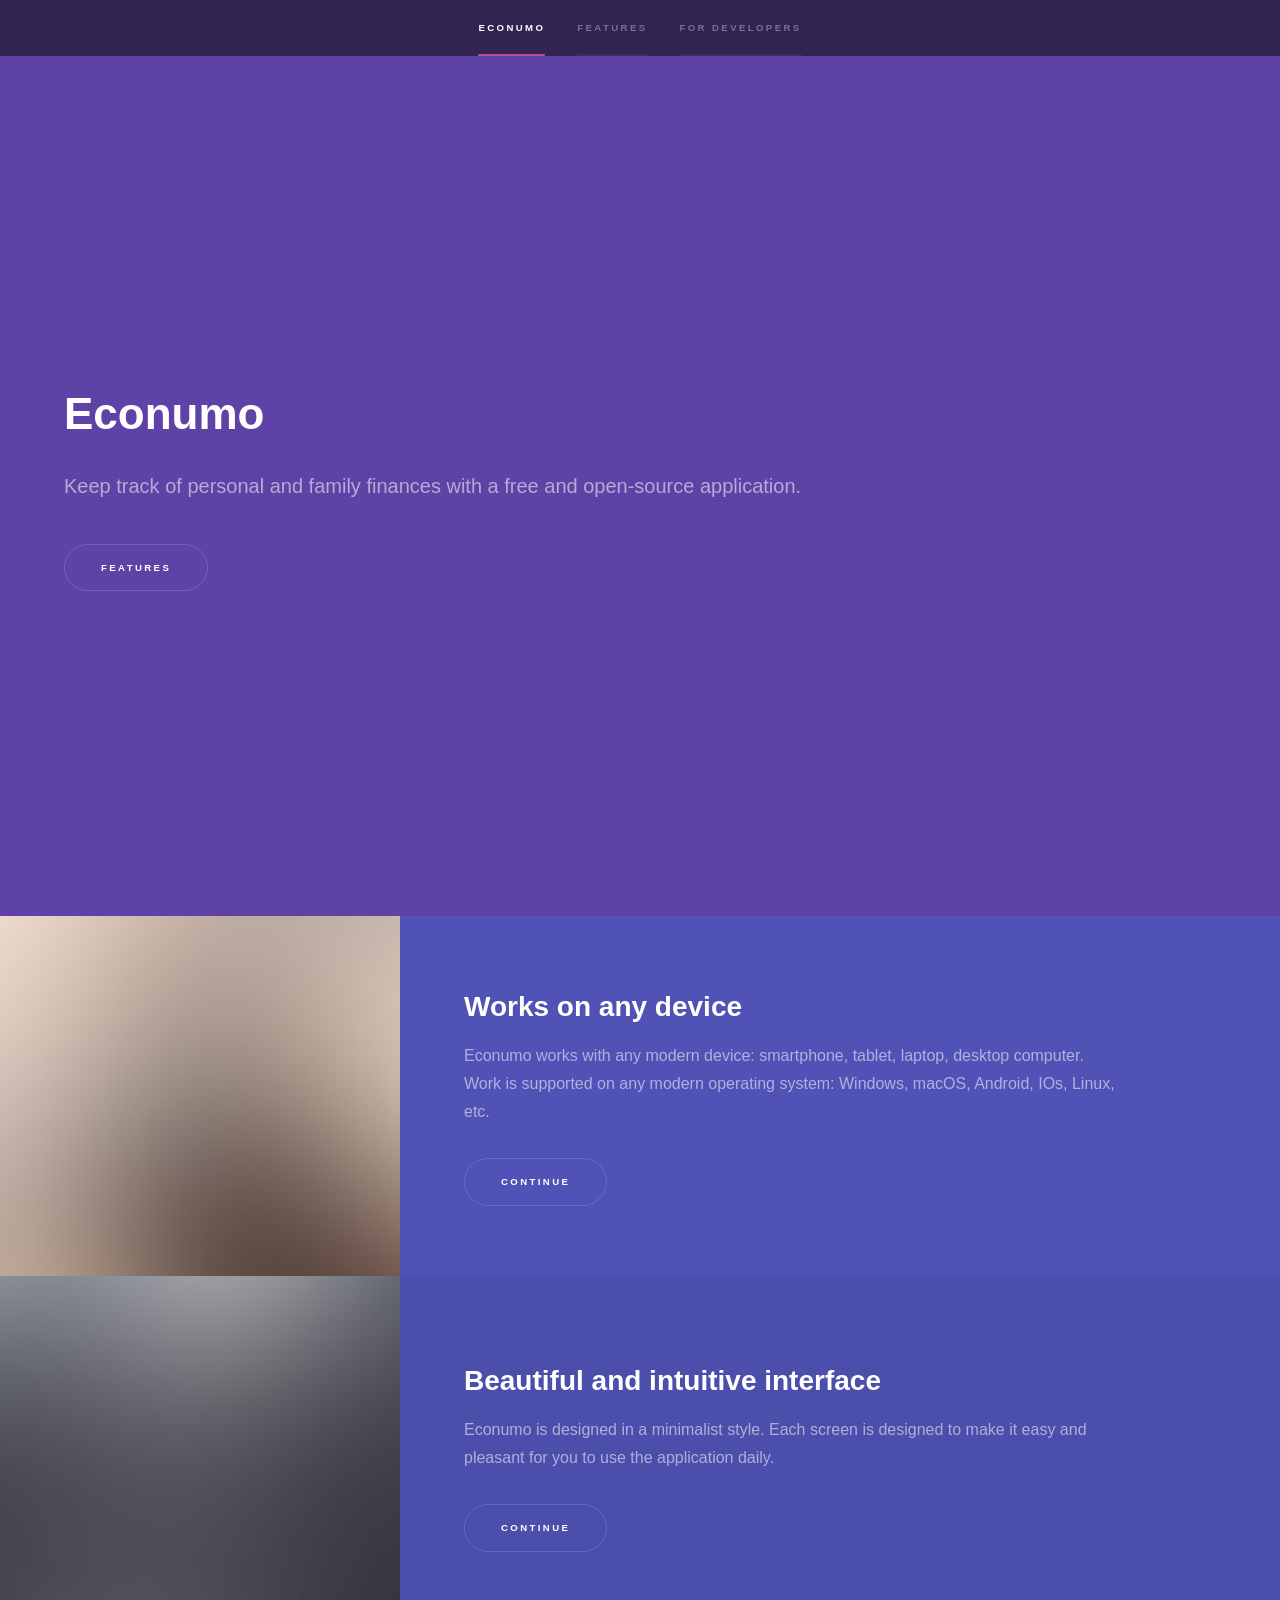
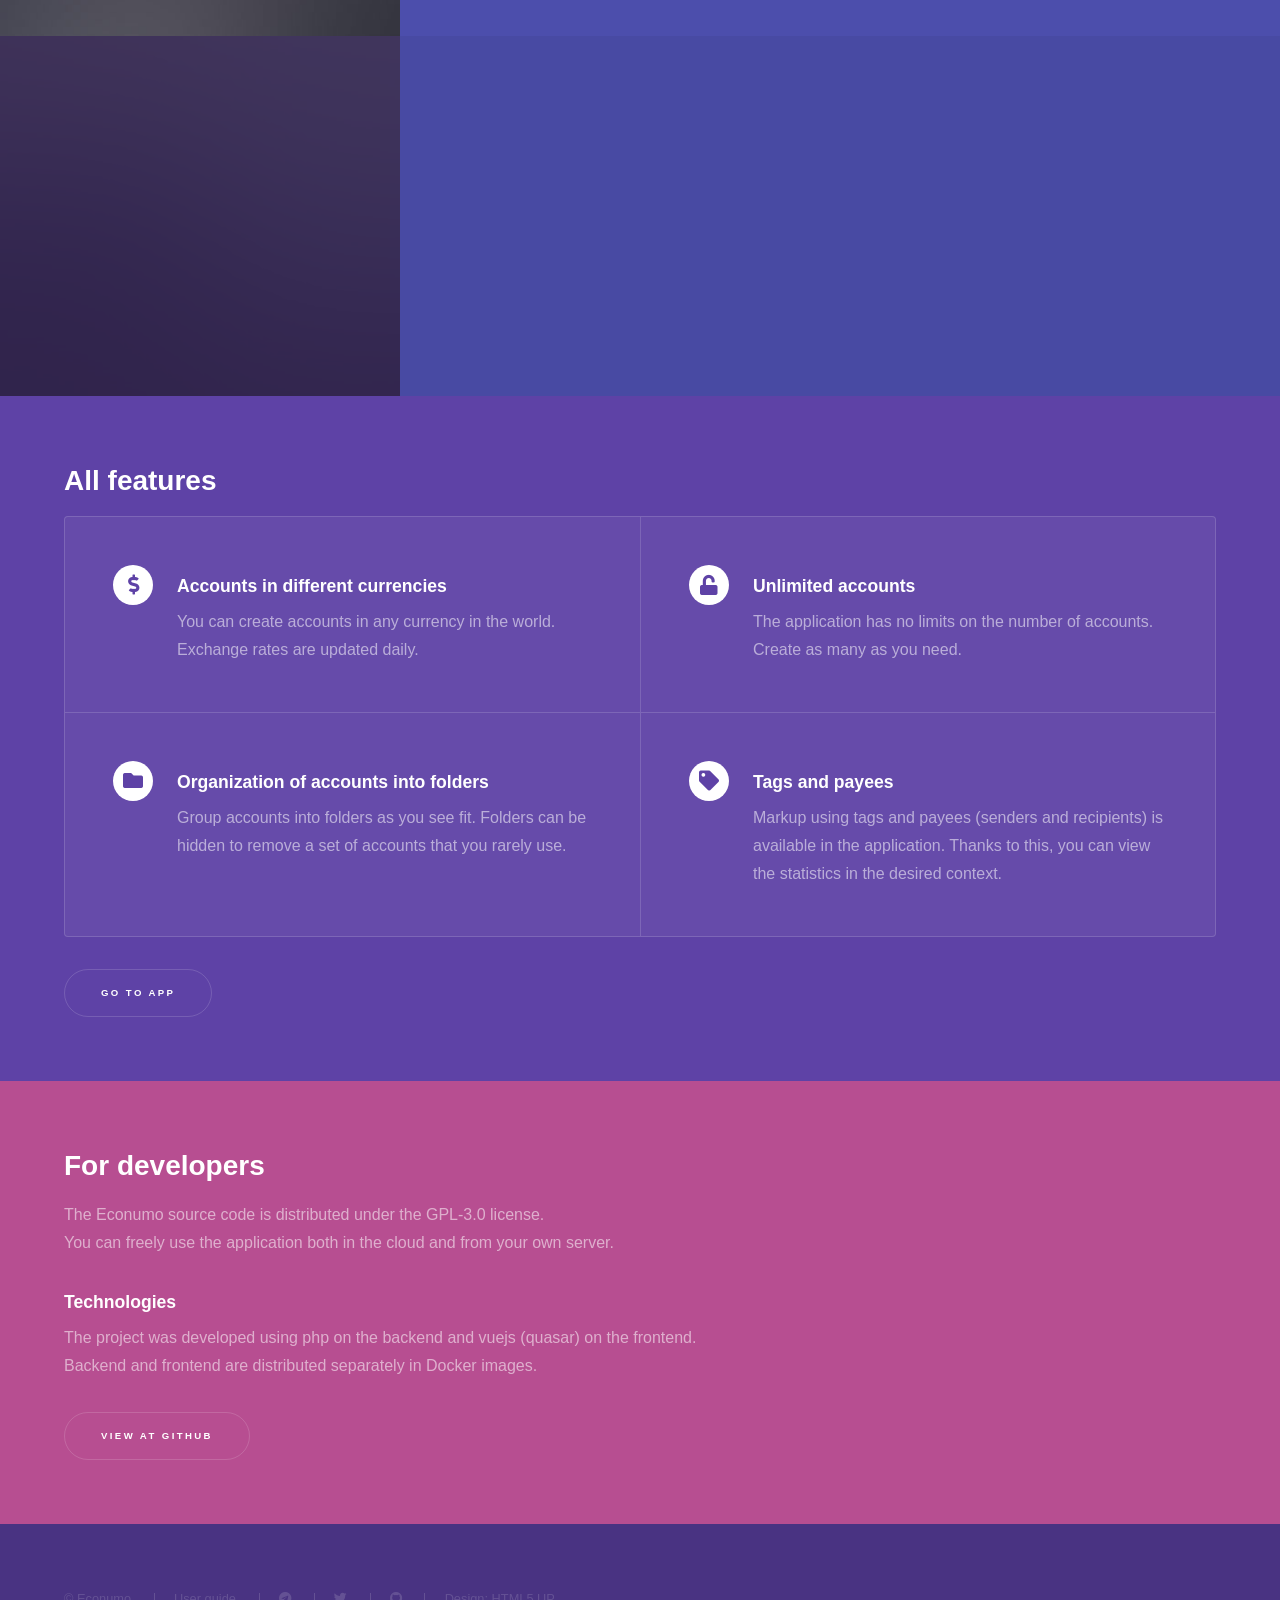
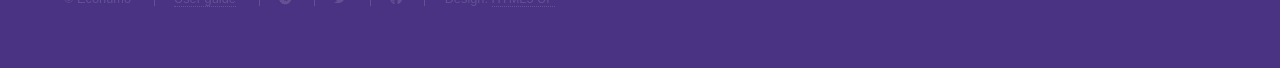
==== commit aaf66292: "[update] added english version" ====
--- a/index.html
+++ b/index.html
@@ -4,21 +4,22 @@
 	html5up.net | @ajlkn
 	Free for personal and commercial use under the CCA 3.0 license (html5up.net/license)
 -->
-<html>
+<html lang="en">
 <head>
-    <title>Econumo - open source budget application</title>
-	<meta name="description" content="Open source budget application">
+    <title>Econumo - counts your money</title>
+	<meta name="description" content="Open-source personal finance application for iPhone, macOS, Linux, Windows">
     <meta charset="utf-8"/>
     <meta name="viewport" content="width=device-width, initial-scale=1, user-scalable=no"/>
-    <link rel="stylesheet" href="assets/css/main.css"/>
+    <link rel="stylesheet" href="/assets/css/main.css"/>
+    <link rel="stylesheet" href="https://cdnjs.cloudflare.com/ajax/libs/font-awesome/5.15.4/css/all.min.css"/>
     <noscript>
-        <link rel="stylesheet" href="assets/css/noscript.css"/>
+        <link rel="stylesheet" href="/assets/css/noscript.css"/>
     </noscript>
-	<link rel="apple-touch-icon" sizes="180x180" href="assets/icons/apple-touch-icon.png">
-	<link rel="icon" type="image/png" sizes="32x32" href="assets/icons/favicon-32x32.png">
-	<link rel="icon" type="image/png" sizes="16x16" href="assets/icons/favicon-16x16.png">
-	<link rel="mask-icon" href="assets/icons/safari-pinned-tab.svg" color="#5bbad5">
-	<link rel="shortcut icon" href="favicon.ico">
+	<link rel="apple-touch-icon" sizes="180x180" href="/assets/icons/apple-touch-icon.png">
+	<link rel="icon" type="image/png" sizes="32x32" href="/assets/icons/favicon-32x32.png">
+	<link rel="icon" type="image/png" sizes="16x16" href="/assets/icons/favicon-16x16.png">
+	<link rel="mask-icon" href="/assets/icons/safari-pinned-tab.svg" color="#5bbad5">
+	<link rel="shortcut icon" href="/favicon.ico">
 	<meta name="apple-mobile-web-app-title" content="Econumo">
 	<meta name="application-name" content="Econumo">
 	<meta name="msapplication-TileColor" content="#2b5797">
@@ -45,9 +46,10 @@
     <div class="inner">
         <nav>
             <ul>
-                <li><a href="#intro">Welcome</a></li>
-                <li><a href="#about">About</a></li>
-                <li><a href="#open-source">Open source</a></li>
+                <li><a href="#intro">Econumo</a></li>
+                <li><a href="#features">Features</a></li>
+                <li><a href="#open-source">For developers</a></li>
+<!--                <li><a href="/ru/" title="На русском">На русском</a></li>-->
             </ul>
         </nav>
     </div>
@@ -60,187 +62,132 @@
     <section id="intro" class="wrapper style1 fullscreen fade-up">
         <div class="inner">
             <h1>Econumo</h1>
-            <p>It is open source budget application which help you to control personal and family money flow.</p>
+            <p>
+                Keep track of personal and family finances with a free and open-source application.
+            </p>
             <ul class="actions">
-                <li><a href="#about" class="button scrolly">Learn more</a></li>
+                <li><a href="#features" class="button scrolly">Features</a></li>
             </ul>
         </div>
     </section>
 
     <!-- One -->
-    <section id="about" class="wrapper style2 spotlights">
-        <section>
-            <a href="#" class="image"><img src="images/pic01.jpg" alt="" data-position="center center"/></a>
+    <section id="features" class="wrapper style2 spotlights">
+        <section id="features-1">
+            <a href="#" class="image"><img src="/images/pic01.jpg" alt="" data-position="center center"/></a>
             <div class="content">
                 <div class="inner">
-                    <h2>Fully adaptive</h2>
-                    <p>It's so easily to use Econumo on different platform: desktop, tablet, mobile</p>
+                    <h2>Works on any device</h2>
+                    <p>Econumo works with any modern device: smartphone, tablet, laptop, desktop computer. <br>
+                        Work is supported on any modern operating system: Windows, macOS, Android, IOs, Linux, etc.
+                    </p>
                     <ul class="actions">
-                        <li><a href="https://app.econumo.com" class="button" target="_blank">Let's try</a></li>
+                        <li><a href="#features-2" class="button scrolly">Continue</a></li>
                     </ul>
                 </div>
             </div>
         </section>
-        <section>
-            <a href="#" class="image"><img src="images/pic02.jpg" alt="" data-position="top center"/></a>
+        <section id="features-2">
+            <a href="#" class="image"><img src="/images/pic02.jpg" alt="" data-position="top center"/></a>
             <div class="content">
                 <div class="inner">
-                    <h2>Beautiful and simple design</h2>
-                    <p>The app has a beautiful design. It gives you best user experience in every platform.</p>
+                    <h2>Beautiful and intuitive interface</h2>
+                    <p>Econumo is designed in a minimalist style. Each screen is designed to make it easy and pleasant for you to use the application daily. </p>
                     <ul class="actions">
-                        <li><a href="https://app.econumo.com" class="button" target="_blank">Let's try</a></li>
+                        <li><a href="#features-3" class="button scrolly">Continue</a></li>
                     </ul>
                 </div>
             </div>
         </section>
-        <section>
-            <a href="#" class="image"><img src="images/pic03.jpg" alt="" data-position="25% 25%"/></a>
+        <section id="features-3">
+            <a href="#" class="image"><img src="/images/pic03.jpg" alt="" data-position="25% 25%"/></a>
             <div class="content">
                 <div class="inner">
-                    <h2>Share accounts with your friends and family</h2>
-                    <p>Share your accounts with other Econumo users.<br> You will see who has created a transaction on your account. Perfect for managing family finances.</p>
+                    <h2>Shared accounts</h2>
+                    <p>
+                        Shared accounts for you and your friends are immediately available in the application. Share accounts access with your loved ones.  <br>
+                        You can grant both read-only access and full access.
+                    </p>
                     <ul class="actions">
-						<li><a href="https://app.econumo.com" class="button" target="_blank">Let's try</a></li>
+                        <li><a href="#features-all" class="button scrolly">All features</a></li>
                     </ul>
                 </div>
             </div>
         </section>
     </section>
 
-    <!-- Two -->
-    <section id="open-source" class="wrapper style3 fade-up">
+    <section id="features-all" class="wrapper style1 fade-up">
         <div class="inner">
-            <h2>Open source</h2>
-            <p>You could use your own self-hosted version of econumo. </p>
-<!--            <div class="features">-->
-<!--                <section>-->
-<!--                    <span class="icon solid major fa-code"></span>-->
-<!--                    <h3>Lorem ipsum amet</h3>-->
-<!--                    <p>Phasellus convallis elit id ullam corper amet et pulvinar. Duis aliquam turpis mauris, sed-->
-<!--                        ultricies erat dapibus.</p>-->
-<!--                </section>-->
-<!--                <section>-->
-<!--                    <span class="icon solid major fa-lock"></span>-->
-<!--                    <h3>Aliquam sed nullam</h3>-->
-<!--                    <p>Phasellus convallis elit id ullam corper amet et pulvinar. Duis aliquam turpis mauris, sed-->
-<!--                        ultricies erat dapibus.</p>-->
-<!--                </section>-->
-<!--                <section>-->
-<!--                    <span class="icon solid major fa-cog"></span>-->
-<!--                    <h3>Sed erat ullam corper</h3>-->
-<!--                    <p>Phasellus convallis elit id ullam corper amet et pulvinar. Duis aliquam turpis mauris, sed-->
-<!--                        ultricies erat dapibus.</p>-->
-<!--                </section>-->
-<!--                <section>-->
-<!--                    <span class="icon solid major fa-desktop"></span>-->
-<!--                    <h3>Veroeros quis lorem</h3>-->
-<!--                    <p>Phasellus convallis elit id ullam corper amet et pulvinar. Duis aliquam turpis mauris, sed-->
-<!--                        ultricies erat dapibus.</p>-->
-<!--                </section>-->
-<!--                <section>-->
-<!--                    <span class="icon solid major fa-link"></span>-->
-<!--                    <h3>Urna quis bibendum</h3>-->
-<!--                    <p>Phasellus convallis elit id ullam corper amet et pulvinar. Duis aliquam turpis mauris, sed-->
-<!--                        ultricies erat dapibus.</p>-->
-<!--                </section>-->
-<!--                <section>-->
-<!--                    <span class="icon major fa-gem"></span>-->
-<!--                    <h3>Aliquam urna dapibus</h3>-->
-<!--                    <p>Phasellus convallis elit id ullam corper amet et pulvinar. Duis aliquam turpis mauris, sed-->
-<!--                        ultricies erat dapibus.</p>-->
-<!--                </section>-->
-<!--            </div>-->
+            <h2>All features</h2>
+            <div class="features">
+                <section>
+                    <span class="icon solid major fa-dollar-sign"></span>
+                    <h3>Accounts in different currencies</h3>
+                    <p>You can create accounts in any currency in the world. Exchange rates are updated daily.</p>
+                </section>
+                <section>
+                    <span class="icon solid major fa-unlock"></span>
+                    <h3>Unlimited accounts</h3>
+                    <p>The application has no limits on the number of accounts. Create as many as you need.</p>
+                </section>
+                <section>
+                    <span class="icon solid major fa-folder"></span>
+                    <h3>Organization of accounts into folders</h3>
+                    <p>Group accounts into folders as you see fit. Folders can be hidden to remove a set of accounts that you rarely use.</p>
+                </section>
+                <section>
+                    <span class="icon solid major fa-tag"></span>
+                    <h3>Tags and payees</h3>
+                    <p>Markup using tags and payees (senders and recipients) is available in the application. Thanks to this, you can view the statistics in the desired context.</p>
+                </section>
+            </div>
             <ul class="actions">
-                <li><a href="https://github.com/econumo" class="button" target="_blank" rel="nofollow">Check out at Github</a></li>
+                <li><a href="https://app.econumo.com" class="button" target="_blank">Go to app</a></li>
             </ul>
         </div>
     </section>
 
-<!--    &lt;!&ndash; Three &ndash;&gt;-->
-<!--    <section id="three" class="wrapper style1 fade-up">-->
-<!--        <div class="inner">-->
-<!--            <h2>Get in touch</h2>-->
-<!--            <p>Phasellus convallis elit id ullamcorper pulvinar. Duis aliquam turpis mauris, eu ultricies erat malesuada-->
-<!--                quis. Aliquam dapibus, lacus eget hendrerit bibendum, urna est aliquam sem, sit amet imperdiet est velit-->
-<!--                quis lorem.</p>-->
-<!--            <div class="split style1">-->
-<!--                <section>-->
-<!--                    <form method="post" action="#">-->
-<!--                        <div class="fields">-->
-<!--                            <div class="field half">-->
-<!--                                <label for="name">Name</label>-->
-<!--                                <input type="text" name="name" id="name"/>-->
-<!--                            </div>-->
-<!--                            <div class="field half">-->
-<!--                                <label for="email">Email</label>-->
-<!--                                <input type="text" name="email" id="email"/>-->
-<!--                            </div>-->
-<!--                            <div class="field">-->
-<!--                                <label for="message">Message</label>-->
-<!--                                <textarea name="message" id="message" rows="5"></textarea>-->
-<!--                            </div>-->
-<!--                        </div>-->
-<!--                        <ul class="actions">-->
-<!--                            <li><a href="" class="button submit">Send Message</a></li>-->
-<!--                        </ul>-->
-<!--                    </form>-->
-<!--                </section>-->
-<!--                <section>-->
-<!--                    <ul class="contact">-->
-<!--                        <li>-->
-<!--                            <h3>Address</h3>-->
-<!--                            <span>12345 Somewhere Road #654<br/>-->
-<!--											Nashville, TN 00000-0000<br/>-->
-<!--											USA</span>-->
-<!--                        </li>-->
-<!--                        <li>-->
-<!--                            <h3>Email</h3>-->
-<!--                            <a href="#">user@untitled.tld</a>-->
-<!--                        </li>-->
-<!--                        <li>-->
-<!--                            <h3>Phone</h3>-->
-<!--                            <span>(000) 000-0000</span>-->
-<!--                        </li>-->
-<!--                        <li>-->
-<!--                            <h3>Social</h3>-->
-<!--                            <ul class="icons">-->
-<!--                                <li><a href="#" class="icon brands fa-twitter"><span class="label">Twitter</span></a>-->
-<!--                                </li>-->
-<!--                                <li><a href="#" class="icon brands fa-facebook-f"><span-->
-<!--                                        class="label">Facebook</span></a></li>-->
-<!--                                <li><a href="#" class="icon brands fa-github"><span class="label">GitHub</span></a></li>-->
-<!--                                <li><a href="#" class="icon brands fa-instagram"><span-->
-<!--                                        class="label">Instagram</span></a></li>-->
-<!--                                <li><a href="#" class="icon brands fa-linkedin-in"><span-->
-<!--                                        class="label">LinkedIn</span></a></li>-->
-<!--                            </ul>-->
-<!--                        </li>-->
-<!--                    </ul>-->
-<!--                </section>-->
-<!--            </div>-->
-<!--        </div>-->
-<!--    </section>-->
-
+    <section id="open-source" class="wrapper style3 fade-up">
+        <div class="inner">
+            <h2>For developers</h2>
+            <p>
+                The Econumo source code is distributed under the GPL-3.0 license. <br>
+                You can freely use the application both in the cloud and from your own server.
+            </p>
+            <h3>Technologies</h3>
+            <p>
+                The project was developed using php on the backend and vuejs (quasar) on the frontend.<br>
+                Backend and frontend are distributed separately in Docker images.
+            </p>
+            <ul class="actions">
+                <li><a href="https://github.com/econumo/" class="button" target="_blank" rel="nofollow">View at Github</a></li>
+            </ul>
+        </div>
+    </section>
 </div>
 
 <!-- Footer -->
 <footer id="footer" class="wrapper style1-alt">
     <div class="inner">
         <ul class="menu">
-            <li>&copy; Econumo. All rights reserved.</li>
-            <li>Design: <a href="http://html5up.net">HTML5 UP</a></li>
+            <li>&copy; Econumo</li>
+            <li><a href="https://help.econumo.com/ru/" target="_blank" rel="nofollow">User guide</a></li>
+            <li><a href="https://t.me/econumo/" target="_blank" rel="nofollow" class="icon brands fa-telegram"><span class="label">Telegram</span></a></li>
+            <li><a href="https://twitter.com/econumo/" target="_blank" rel="nofollow" class="icon brands fa-twitter"><span class="label">Twitter</span></a></li>
+            <li><a href="https://github.com/econumo/" target="_blank" rel="nofollow" class="icon brands fa-github"><span class="label">Github</span></a></li>
+            <li>Design: <a href="http://html5up.net" target="_blank" rel="nofollow">HTML5 UP</a></li>
         </ul>
     </div>
 </footer>
 
 <!-- Scripts -->
-<script src="assets/js/jquery.min.js"></script>
-<script src="assets/js/jquery.scrollex.min.js"></script>
-<script src="assets/js/jquery.scrolly.min.js"></script>
-<script src="assets/js/browser.min.js"></script>
-<script src="assets/js/breakpoints.min.js"></script>
-<script src="assets/js/util.js"></script>
-<script src="assets/js/main.js"></script>
-
+<script src="/assets/js/jquery.min.js"></script>
+<script src="/assets/js/jquery.scrollex.min.js"></script>
+<script src="/assets/js/jquery.scrolly.min.js"></script>
+<script src="/assets/js/browser.min.js"></script>
+<script src="/assets/js/breakpoints.min.js"></script>
+<script src="/assets/js/util.js"></script>
+<script src="/assets/js/main.js"></script>
+<script src="/assets/js/redirect.js"></script>
 </body>
 </html>
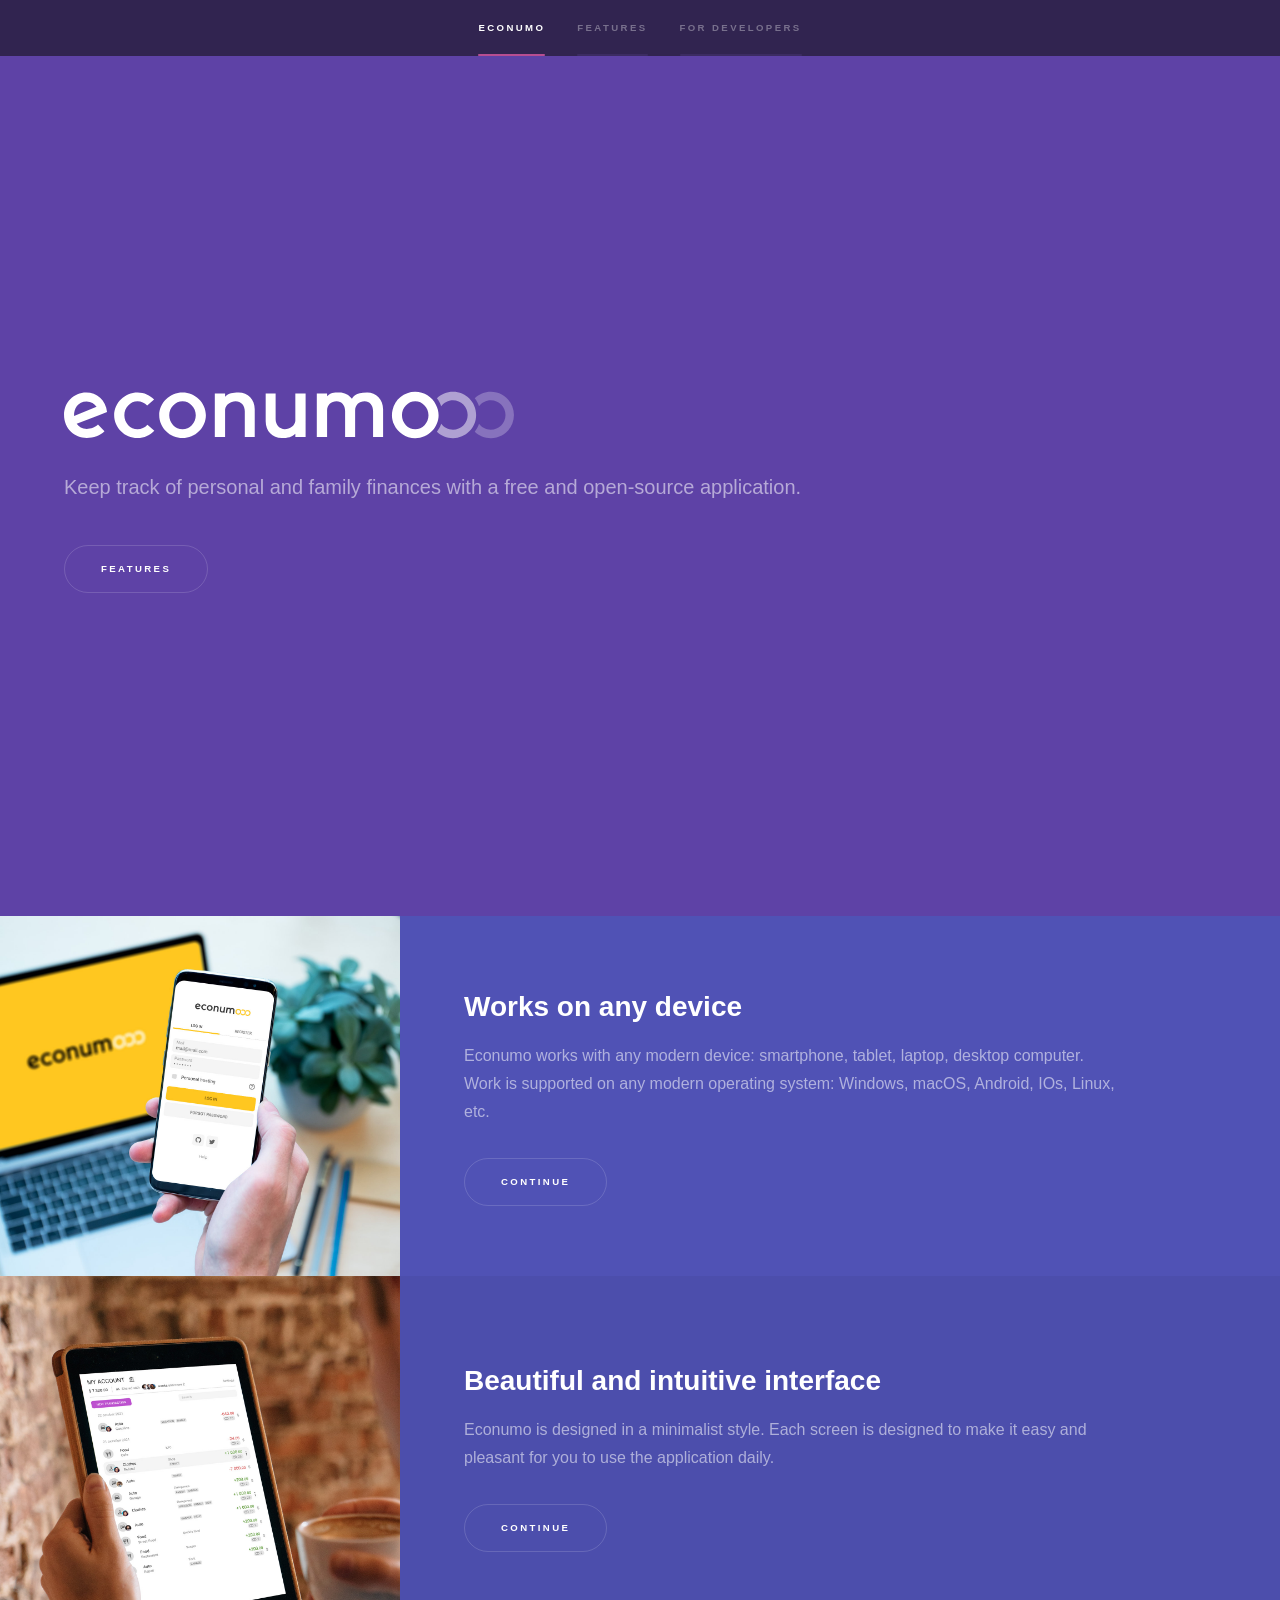
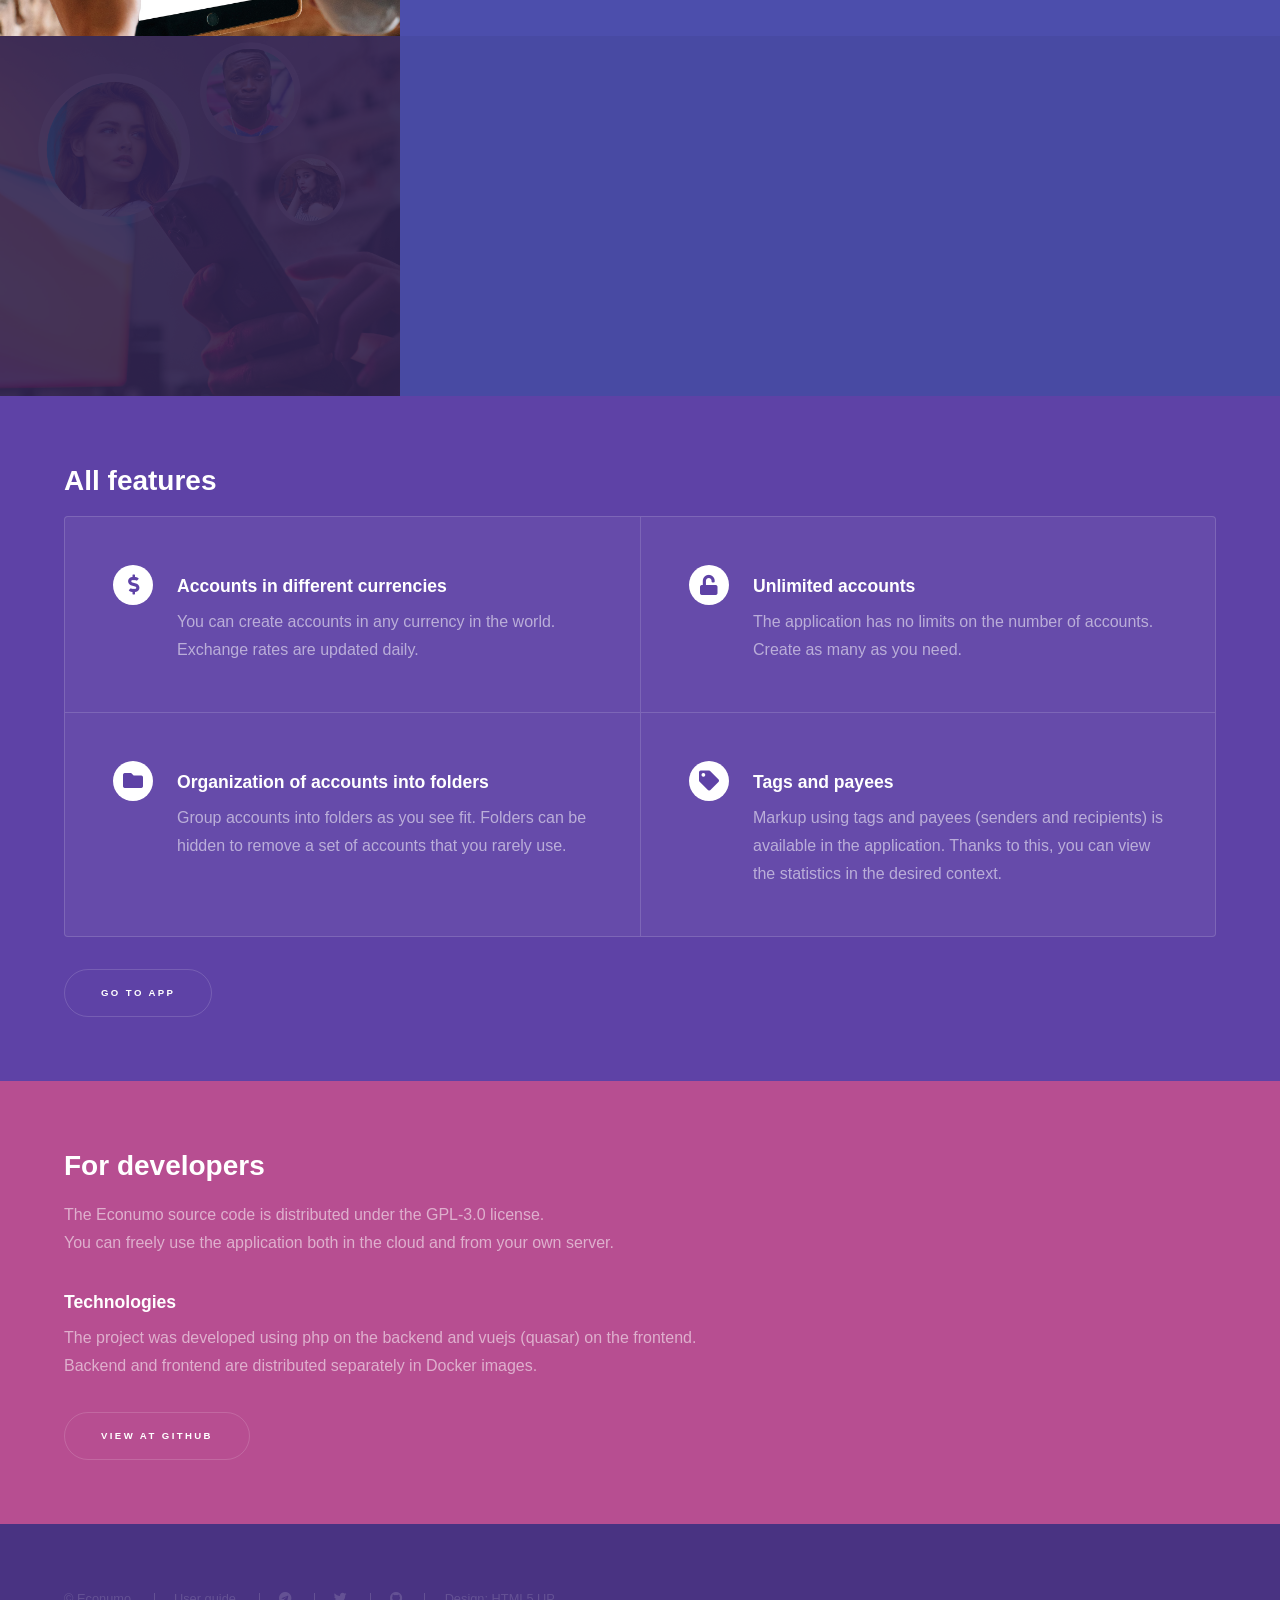
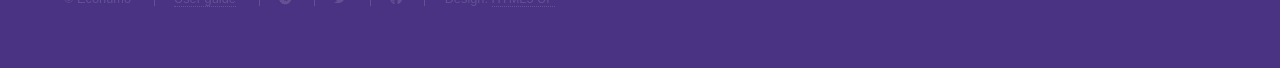
==== commit d1dfbd2a: "[update]: added images and svg logo" ====
--- a/index.html
+++ b/index.html
@@ -49,7 +49,6 @@
                 <li><a href="#intro">Econumo</a></li>
                 <li><a href="#features">Features</a></li>
                 <li><a href="#open-source">For developers</a></li>
-<!--                <li><a href="/ru/" title="На русском">На русском</a></li>-->
             </ul>
         </nav>
     </div>
@@ -61,7 +60,7 @@
     <!-- Intro -->
     <section id="intro" class="wrapper style1 fullscreen fade-up">
         <div class="inner">
-            <h1>Econumo</h1>
+            <img src="/images/econumo.svg" alt="Econumo))" class="logo" />
             <p>
                 Keep track of personal and family finances with a free and open-source application.
             </p>
@@ -74,7 +73,7 @@
     <!-- One -->
     <section id="features" class="wrapper style2 spotlights">
         <section id="features-1">
-            <a href="#" class="image"><img src="/images/pic01.jpg" alt="" data-position="center center"/></a>
+            <a href="#" class="image"><img src="/images/pic-01.jpg" alt="" data-position="center center"/></a>
             <div class="content">
                 <div class="inner">
                     <h2>Works on any device</h2>
@@ -88,7 +87,7 @@
             </div>
         </section>
         <section id="features-2">
-            <a href="#" class="image"><img src="/images/pic02.jpg" alt="" data-position="top center"/></a>
+            <a href="#" class="image"><img src="/images/pic-02.jpg" alt="" data-position="top center"/></a>
             <div class="content">
                 <div class="inner">
                     <h2>Beautiful and intuitive interface</h2>
@@ -100,7 +99,7 @@
             </div>
         </section>
         <section id="features-3">
-            <a href="#" class="image"><img src="/images/pic03.jpg" alt="" data-position="25% 25%"/></a>
+            <a href="#" class="image"><img src="/images/pic-03.jpg" alt="" data-position="25% 25%"/></a>
             <div class="content">
                 <div class="inner">
                     <h2>Shared accounts</h2>
@@ -171,7 +170,7 @@
     <div class="inner">
         <ul class="menu">
             <li>&copy; Econumo</li>
-            <li><a href="https://help.econumo.com/ru/" target="_blank" rel="nofollow">User guide</a></li>
+            <li><a href="https://help.econumo.com/" target="_blank" rel="nofollow">User guide</a></li>
             <li><a href="https://t.me/econumo/" target="_blank" rel="nofollow" class="icon brands fa-telegram"><span class="label">Telegram</span></a></li>
             <li><a href="https://twitter.com/econumo/" target="_blank" rel="nofollow" class="icon brands fa-twitter"><span class="label">Twitter</span></a></li>
             <li><a href="https://github.com/econumo/" target="_blank" rel="nofollow" class="icon brands fa-github"><span class="label">Github</span></a></li>
--- a/assets/css/main.css
+++ b/assets/css/main.css
@@ -3878,6 +3878,15 @@
 		background-size: 100% 100%;
 	}
 
+		#intro .logo {
+			margin-left: -15px;
+			margin-bottom: 10px;
+			max-width: 480px;
+			max-height: 72px;
+			width: 100%;
+			height: 100%;
+		}
+
 		#intro p {
 			font-size: 1.25em;
 		}
